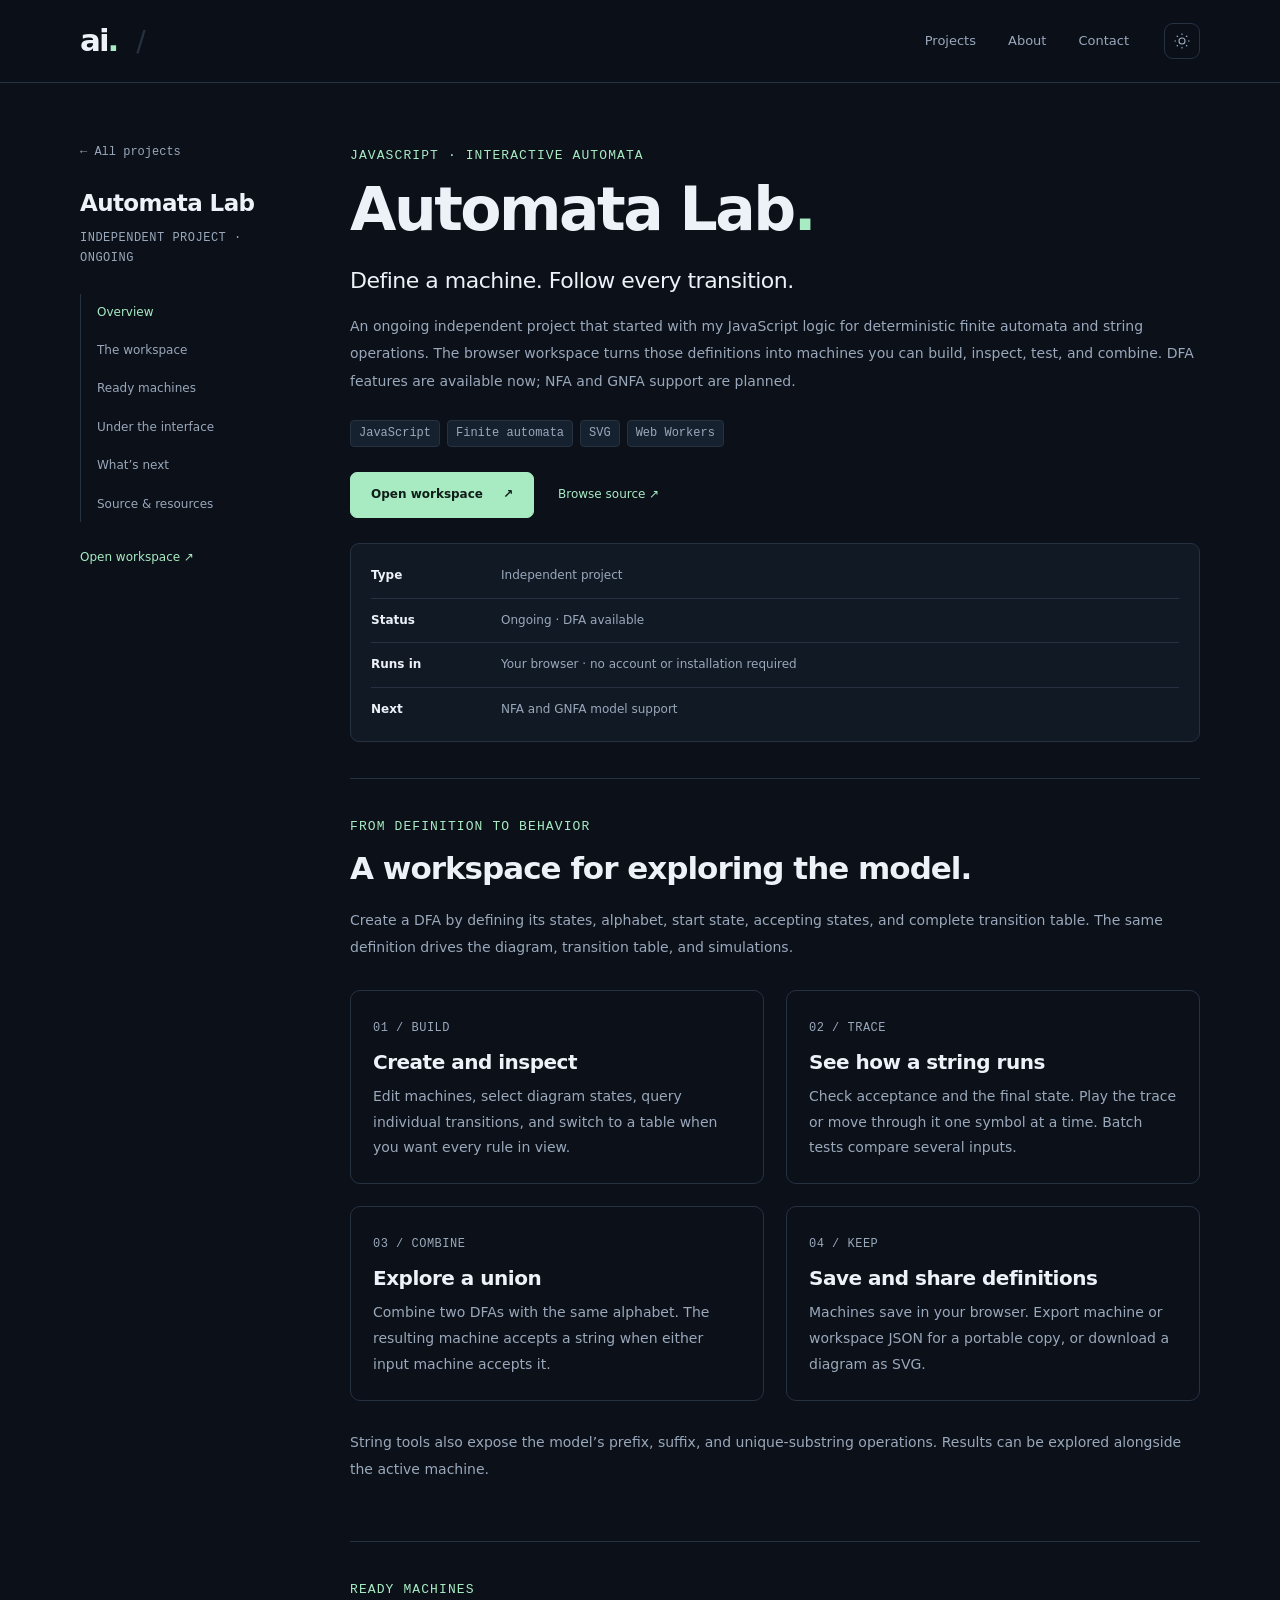
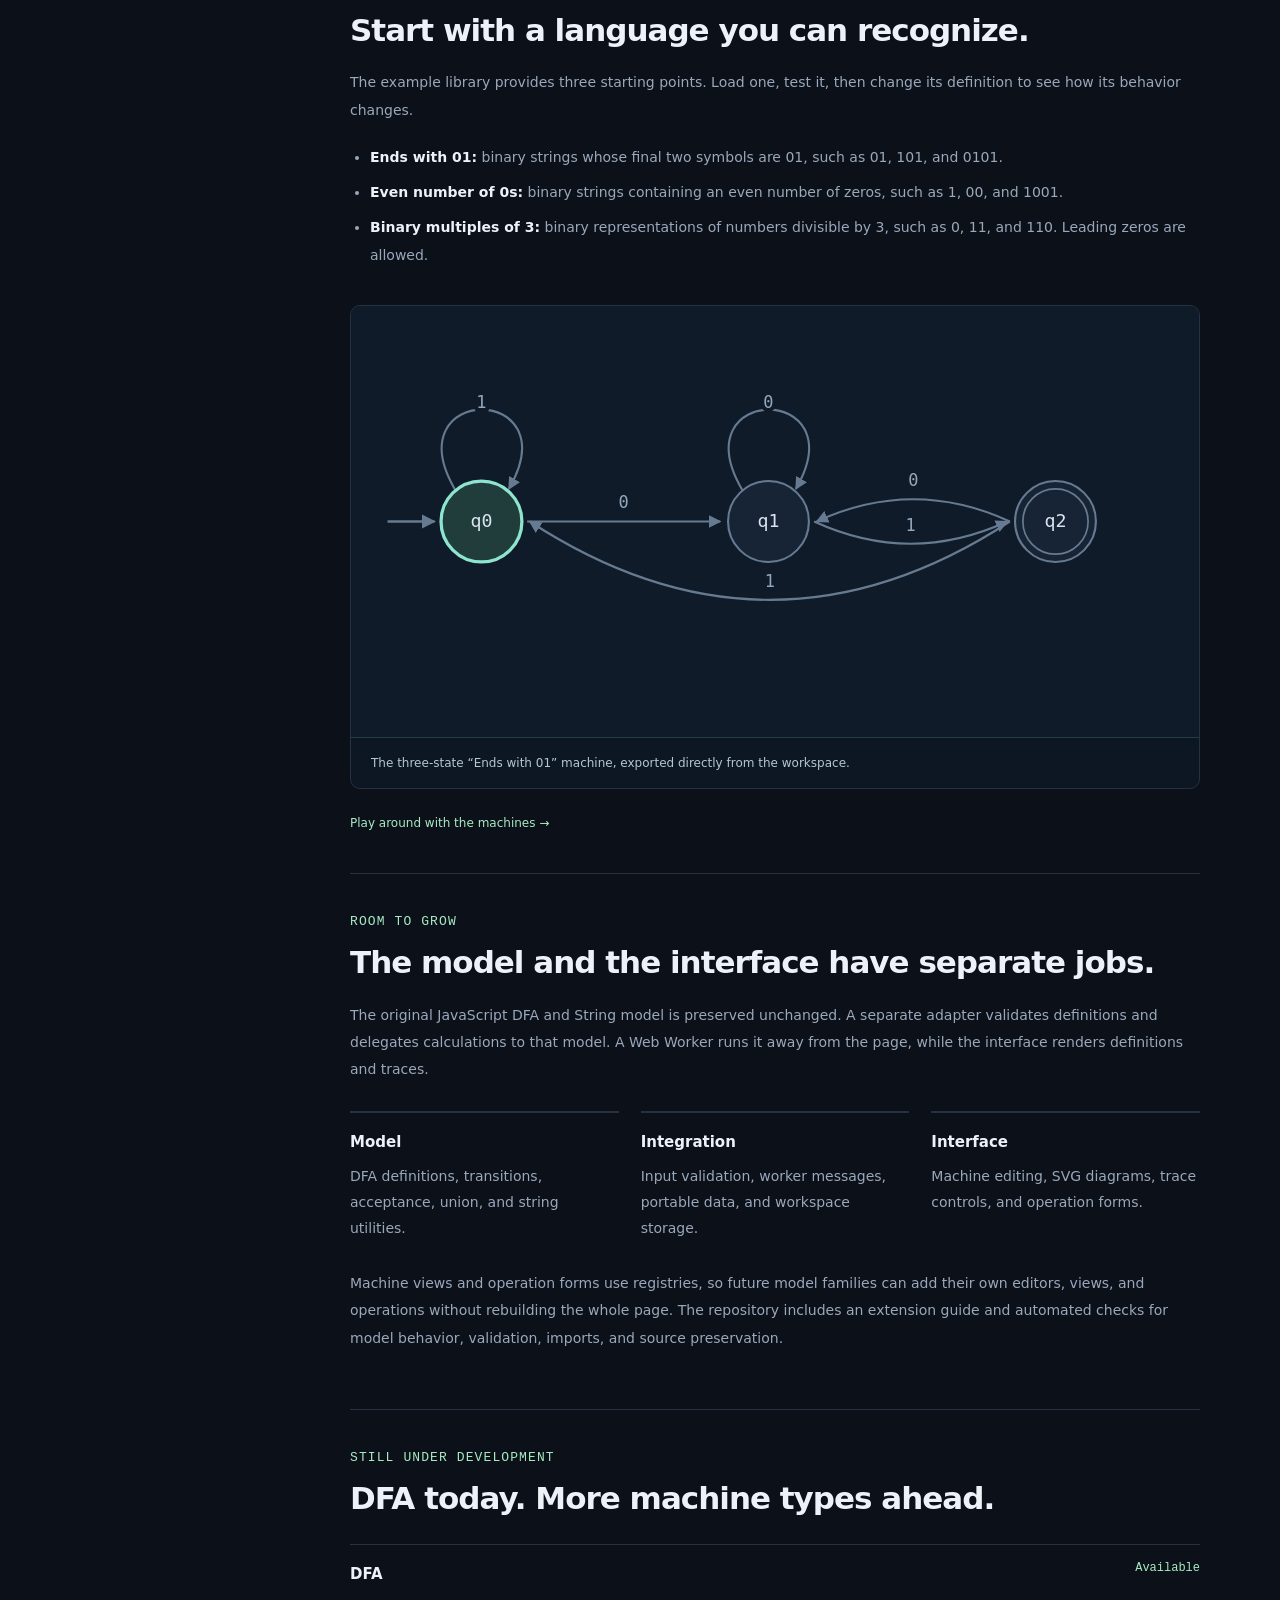
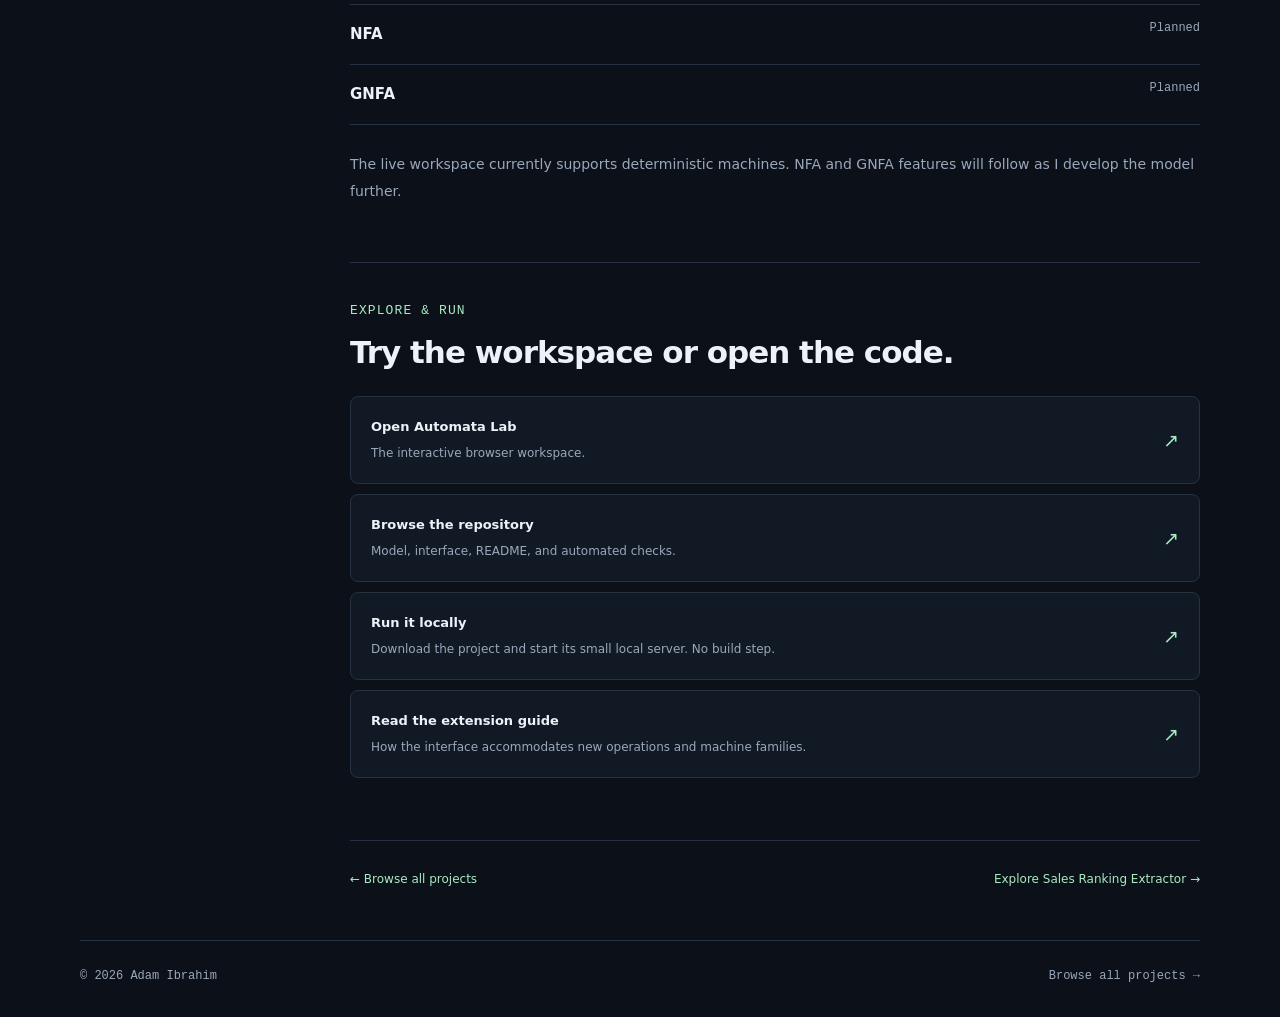
==== projects/automata-lab/index.html @ 869bf661 "Add ongoing Automata Lab project and interactive DFA workspace" ====
<!doctype html><html lang="en" data-theme="dark"><head><meta charset="utf-8"><meta name="viewport" content="width=device-width,initial-scale=1"><meta name="description" content="Automata Lab by Adam Ibrahim: an ongoing JavaScript workspace for creating DFAs, tracing strings, exploring transitions, and combining machines."><meta name="theme-color" content="#0b1019"><title>Automata Lab · Adam Ibrahim</title><link rel="icon" href="../../favicon.svg?v=20261023-redesign" type="image/svg+xml"><link rel="stylesheet" href="../../styles.css?v=20261024-categories"><link rel="stylesheet" href="automata.css?v=1"><script src="../../theme.js?v=20261023-redesign"></script></head><body><a class="skip" href="#main">Skip to content</a><header class="site-header"><div class="header-inner"><a class="brand" href="../../" aria-label="Adam Ibrahim, home">ai<span>.</span><span class="brand-slash" aria-hidden="true">/</span></a><nav class="site-nav" aria-label="Main navigation"><a href="../../#projects">Projects</a><a href="../../#about">About</a><a href="../../#contact">Contact</a></nav><button class="theme-toggle" type="button" aria-label="Switch to light theme" title="Switch theme"><svg viewBox="0 0 24 24" fill="none" stroke="currentColor" stroke-width="1.5" aria-hidden="true"><circle cx="12" cy="12" r="4"/><path d="M12 2v2m0 16v2M2 12h2m16 0h2M5 5l1.5 1.5m11 11L19 19M5 19l1.5-1.5m11-11L19 5"/></svg></button></div></header><div class="documentation-layout">
<aside class="project-sidebar"><a class="sidebar-back" href="../../#projects">← All projects</a><p class="sidebar-title">Automata Lab</p><p class="meta">INDEPENDENT PROJECT · ONGOING</p><nav aria-label="Project sections"><a href="#project-name">Overview</a><a href="#workspace">The workspace</a><a href="#examples">Ready machines</a><a href="#design">Under the interface</a><a href="#roadmap">What’s next</a><a href="#source">Source &amp; resources</a></nav><a class="sidebar-source" href="demo/">Open workspace ↗</a></aside>
<main class="case-study automata-case" id="main">
<section class="case-intro" aria-labelledby="project-name"><p class="eyebrow">JAVASCRIPT · INTERACTIVE AUTOMATA</p><h1 id="project-name">Automata Lab<span>.</span></h1><p class="lead">Define a machine. Follow every transition.</p><p class="summary">An ongoing independent project that started with my JavaScript logic for deterministic finite automata and string operations. The browser workspace turns those definitions into machines you can build, inspect, test, and combine. DFA features are available now; NFA and GNFA support are planned.</p><ul class="tags" aria-label="Technologies"><li>JavaScript</li><li>Finite automata</li><li>SVG</li><li>Web Workers</li></ul><div class="intro-links"><a class="button primary" href="demo/">Open workspace <span aria-hidden="true">↗</span></a><a class="link" href="https://github.com/doma990/automata-lab">Browse source ↗</a></div><dl class="project-facts"><div><dt>Type</dt><dd>Independent project</dd></div><div><dt>Status</dt><dd>Ongoing · DFA available</dd></div><div><dt>Runs in</dt><dd>Your browser · no account or installation required</dd></div><div><dt>Next</dt><dd>NFA and GNFA model support</dd></div></dl></section>
<section id="workspace" aria-labelledby="workspace-title"><p class="eyebrow">FROM DEFINITION TO BEHAVIOR</p><h2 id="workspace-title">A workspace for exploring the model.</h2><p>Create a DFA by defining its states, alphabet, start state, accepting states, and complete transition table. The same definition drives the diagram, transition table, and simulations.</p><div class="automata-features"><article><span class="meta">01 / BUILD</span><h3>Create and inspect</h3><p>Edit machines, select diagram states, query individual transitions, and switch to a table when you want every rule in view.</p></article><article><span class="meta">02 / TRACE</span><h3>See how a string runs</h3><p>Check acceptance and the final state. Play the trace or move through it one symbol at a time. Batch tests compare several inputs.</p></article><article><span class="meta">03 / COMBINE</span><h3>Explore a union</h3><p>Combine two DFAs with the same alphabet. The resulting machine accepts a string when either input machine accepts it.</p></article><article><span class="meta">04 / KEEP</span><h3>Save and share definitions</h3><p>Machines save in your browser. Export machine or workspace JSON for a portable copy, or download a diagram as SVG.</p></article></div><p>String tools also expose the model’s prefix, suffix, and unique-substring operations. Results can be explored alongside the active machine.</p></section>
<section id="examples" aria-labelledby="examples-title"><p class="eyebrow">READY MACHINES</p><h2 id="examples-title">Start with a language you can recognize.</h2><p>The example library provides three starting points. Load one, test it, then change its definition to see how its behavior changes.</p><ul class="feature-list"><li><strong>Ends with 01:</strong> binary strings whose final two symbols are 01, such as 01, 101, and 0101.</li><li><strong>Even number of 0s:</strong> binary strings containing an even number of zeros, such as 1, 00, and 1001.</li><li><strong>Binary multiples of 3:</strong> binary representations of numbers divisible by 3, such as 0, 11, and 110. Leading zeros are allowed.</li></ul><figure class="automata-figure"><img src="images/dfa-example.svg" width="900" height="520" alt="Exported diagram of the Ends with 01 machine. q0 is the start state and q2 is accepting. The transitions track the most recent zero and a completed 01 suffix." loading="lazy"><figcaption>The three-state “Ends with 01” machine, exported directly from the workspace.</figcaption></figure><a class="link" href="demo/">Play around with the machines →</a></section>
<section id="design" aria-labelledby="design-title"><p class="eyebrow">ROOM TO GROW</p><h2 id="design-title">The model and the interface have separate jobs.</h2><p>The original JavaScript DFA and String model is preserved unchanged. A separate adapter validates definitions and delegates calculations to that model. A Web Worker runs it away from the page, while the interface renders definitions and traces.</p><ol class="automata-layers"><li><strong>Model</strong><p>DFA definitions, transitions, acceptance, union, and string utilities.</p></li><li><strong>Integration</strong><p>Input validation, worker messages, portable data, and workspace storage.</p></li><li><strong>Interface</strong><p>Machine editing, SVG diagrams, trace controls, and operation forms.</p></li></ol><p>Machine views and operation forms use registries, so future model families can add their own editors, views, and operations without rebuilding the whole page. The repository includes an extension guide and automated checks for model behavior, validation, imports, and source preservation.</p></section>
<section id="roadmap" aria-labelledby="roadmap-title"><p class="eyebrow">STILL UNDER DEVELOPMENT</p><h2 id="roadmap-title">DFA today. More machine types ahead.</h2><div class="automata-roadmap"><div><strong>DFA</strong><span class="available">Available</span></div><div><strong>NFA</strong><span>Planned</span></div><div><strong>GNFA</strong><span>Planned</span></div></div><p>The live workspace currently supports deterministic machines. NFA and GNFA features will follow as I develop the model further.</p></section>
<section id="source" aria-labelledby="source-title"><p class="eyebrow">EXPLORE &amp; RUN</p><h2 id="source-title">Try the workspace or open the code.</h2><div class="resource-links"><a href="demo/"><span><strong>Open Automata Lab</strong><small>The interactive browser workspace.</small></span><span aria-hidden="true">↗</span></a><a href="https://github.com/doma990/automata-lab"><span><strong>Browse the repository</strong><small>Model, interface, README, and automated checks.</small></span><span aria-hidden="true">↗</span></a><a href="https://github.com/doma990/automata-lab#run-locally"><span><strong>Run it locally</strong><small>Download the project and start its small local server. No build step.</small></span><span aria-hidden="true">↗</span></a><a href="https://github.com/doma990/automata-lab/blob/main/EXTENDING.md"><span><strong>Read the extension guide</strong><small>How the interface accommodates new operations and machine families.</small></span><span aria-hidden="true">↗</span></a></div></section>
<div class="project-return"><a class="link" href="../../#projects">← Browse all projects</a><a class="link" href="../sales-ranking-extractor/">Explore Sales Ranking Extractor →</a></div></main></div><footer class="site-footer"><span>© <span id="year">2026</span> Adam Ibrahim</span><a href="../../#projects">Browse all projects →</a></footer><script src="../../script.js?v=20261024-categories"></script></body></html>
---- styles.css ----
:root{color-scheme:dark;--bg:#0b1019;--surface:#111925;--surface2:#162130;--ink:#edf2f8;--muted:#9aa8bb;--line:#263242;--accent:#a8ebc3;--accent-ink:#101e19;--soft:#17281f;--mono:Consolas,'SFMono-Regular',monospace;--shadow:0 20px 60px #0003;--header:#0b1019ed}
:root[data-theme=light]{color-scheme:light;--bg:#f6f8fb;--surface:#fff;--surface2:#edf1f6;--ink:#172336;--muted:#526277;--line:#dbe2ea;--accent:#1d6748;--accent-ink:#fff;--soft:#e7f2eb;--shadow:0 16px 45px #17233609;--header:#f6f8fbed}
*{box-sizing:border-box}html{scroll-behavior:smooth;scroll-padding-top:108px}body{margin:0;background:var(--bg);color:var(--ink);font:15px/1.8 Inter,ui-sans-serif,system-ui,-apple-system,'Segoe UI',sans-serif;-webkit-font-smoothing:antialiased}button,a{-webkit-tap-highlight-color:transparent}button{font:inherit;cursor:pointer}a{color:inherit;text-decoration:none}a,button{touch-action:manipulation}a:hover{color:var(--accent)}a:focus-visible,button:focus-visible,[tabindex]:focus-visible{outline:2px solid var(--accent);outline-offset:5px}button:disabled{cursor:default}h1,h2,h3,h4,p,pre{margin-top:0}p{margin-bottom:20px}h1,h2,h3,h4{line-height:1.2}h2{font-size:40px;letter-spacing:-1.5px;font-weight:650;margin-bottom:22px}h3{font-weight:600}strong{font-weight:600;color:var(--ink)}::selection{background:#a8ebc340}.shell{width:min(1120px,calc(100% - 80px));margin-inline:auto}.skip{position:fixed;top:-100px;left:20px;background:var(--accent);color:var(--accent-ink);padding:8px 16px;z-index:100}.skip:focus{top:12px}[hidden]{display:none!important}
.site-header{position:sticky;top:0;z-index:20;background:var(--header);backdrop-filter:blur(14px);border-bottom:1px solid var(--line)}.header-inner{width:min(1120px,calc(100% - 80px));min-height:82px;margin:auto;display:flex;align-items:center;gap:35px}.brand{font:750 31px/1.2 ui-sans-serif,system-ui,sans-serif;letter-spacing:-2px;margin-right:auto}.brand>span:first-child{color:var(--accent)}.brand-slash{color:var(--line);font:300 28px/1 system-ui;margin-left:19px;letter-spacing:0}.site-nav{display:flex;gap:32px;font-size:13px;font-weight:500;color:var(--muted)}.site-nav a:hover{color:var(--ink)}.theme-toggle{width:36px;height:36px;border:1px solid var(--line);border-radius:9px;color:var(--muted);background:transparent;display:grid;place-items:center}.theme-toggle:hover{background:var(--surface2);color:var(--accent)}.theme-toggle svg{width:18px;height:18px}
.hero{position:relative;display:grid;grid-template-columns:1.08fr 1fr;gap:65px;align-items:center;padding-top:100px;padding-bottom:110px}.hero-hello{display:flex;align-items:center;gap:12px;color:var(--accent);font:12px/1.5 var(--mono);letter-spacing:1.6px;margin-bottom:28px}.hello-line{width:24px;height:1px;background:var(--accent)}.hero h1{font-size:clamp(48px,5.1vw,67px);font-weight:650;line-height:1.1;letter-spacing:-3.4px;margin-bottom:25px;white-space:nowrap}.hero h1>span{color:var(--accent)}.hero-description{font-size:15px;line-height:1.85;color:var(--muted);max-width:490px;margin-bottom:28px}.hero-actions{display:flex;gap:12px;flex-wrap:wrap}.button{display:inline-flex;align-items:center;justify-content:center;gap:20px;border-radius:7px;min-height:46px;padding:10px 20px;font-size:12px;font-weight:650;transition:transform .2s,border-color .2s}.button:hover{transform:translateY(-2px)}.button.primary{background:var(--accent);border:1px solid var(--accent);color:var(--accent-ink)}.button.secondary{border:1px solid var(--line);background:var(--surface);color:var(--ink);gap:9px}.button.secondary:hover{border-color:var(--muted)}.button svg{width:17px;height:17px}.hero-location{margin-top:25px;margin-bottom:0;display:flex;align-items:center;gap:7px;font-size:12px;color:var(--muted)}.hero-location>span{padding:0 3px;color:var(--line)}.hero-location svg{width:14px;height:14px}.profile-editor{border:1px solid var(--line);border-radius:12px;background:var(--surface);box-shadow:var(--shadow);transform:rotate(1deg)}.editor-toolbar{display:flex;align-items:center;gap:14px;border-bottom:1px solid var(--line);padding:13px 17px;color:var(--muted);font:12px var(--mono)}.window-dots{display:flex;gap:5px;margin-right:8px}.window-dots i{height:7px;width:7px;border-radius:50%;background:#fb8b84}.window-dots i:nth-child(2){background:#f1cb6b}.window-dots i:nth-child(3){background:#94cfa2}.editor-language{margin-left:auto;opacity:.85;font-size:12px}.editor-content{display:flex;gap:18px;padding:27px 21px 28px;overflow-x:auto;font:12px/2.05 var(--mono)}.editor-content ol{list-style:none;padding:0;margin:0;opacity:.6;text-align:right;user-select:none}.editor-content pre{margin:0;font:inherit;color:var(--muted)}.code-key{color:#a5bfed}.code-string{color:#c4d9ac}:root[data-theme=light] .code-key{color:#325b9b}:root[data-theme=light] .code-string{color:#447146}.editor-status{padding:10px 17px;border-top:1px solid var(--line);display:flex;justify-content:space-between;align-items:center;font:12px var(--mono);color:var(--muted)}.status-dot{display:inline-block;width:5px;height:5px;border-radius:50%;background:var(--accent);margin-right:7px}.hero-bottom{grid-column:1/-1;display:flex;justify-content:space-between;align-items:center;color:var(--muted);font:12px var(--mono);letter-spacing:1px;margin-top:25px}.hero-bottom>a{display:flex;gap:22px;align-items:center}.hero-bottom>a span{color:var(--accent);font-size:15px}
.projects-section{border-top:1px solid var(--line);padding-top:75px;padding-bottom:90px}.eyebrow{font:12px/1.6 var(--mono);letter-spacing:1.7px;color:var(--accent);margin-bottom:18px}.section-heading{display:flex;justify-content:space-between;align-items:flex-end;gap:35px}.section-heading h2{margin-bottom:0}.section-description{font-size:13px;color:var(--muted);line-height:1.9;margin-bottom:4px}.project-toolbar{display:flex;justify-content:space-between;align-items:center;margin:36px 0 25px;gap:20px}.project-filters{display:flex;gap:7px}.filter-button{border:1px solid transparent;color:var(--muted);border-radius:6px;background:transparent;font-size:12px;padding:7px 12px;display:flex;align-items:center;gap:13px;white-space:nowrap}.filter-button span{font:12px var(--mono);opacity:.65}.filter-button.active{background:var(--surface2);border-color:var(--line);color:var(--ink)}.filter-button:hover{color:var(--ink)}.project-count{font:12px var(--mono);color:var(--muted)}.project-grid{display:grid;grid-template-columns:repeat(2,minmax(0,1fr));gap:25px}.project-card{border:1px solid var(--line);border-radius:12px;overflow:hidden;background:var(--surface);transition:border-color .25s,transform .25s;display:flex;flex-direction:column}.project-card:hover{border-color:#698479;transform:translateY(-3px)}.project-visual{display:block;height:285px;background:var(--surface2);position:relative;overflow:hidden;border-bottom:1px solid var(--line)}.visual-topline{position:absolute;left:23px;right:23px;top:18px;display:flex;justify-content:space-between;font:12px/1.5 var(--mono);letter-spacing:1.2px;z-index:2;color:#b3bfcf}.image-label{position:absolute;bottom:15px;left:23px;font:12px var(--mono);color:#c4cfda;z-index:2}.game-visual{background:#192230}.game-visual>img{position:absolute;top:50px;width:calc(100% - 70px);height:auto;left:35px;border-radius:5px;box-shadow:0 12px 30px #0004;transition:transform .4s;transform-origin:center top}.game-visual:hover>img{transform:translateY(-3px)}.game-visual:after{content:'';position:absolute;bottom:0;left:0;right:0;height:58px;background:linear-gradient(transparent,#192230 75%)}.finance-visual{background:#142224}.finance-art{height:100%;display:flex;flex-direction:column;align-items:center;padding:45px 20px 35px}.finance-symbol{font-family:Georgia,serif;font-style:italic;font-size:94px;line-height:1;color:#acdbbf;letter-spacing:-10px}.finance-symbol>span{font-size:60px;color:#456b5f;margin-left:8px}.architecture-flow{display:flex;align-items:center;gap:12px;margin-top:18px}.architecture-flow>span{border:1px solid #35504a;background:#1a2e2c;border-radius:5px;padding:4px 13px;font:12px/1.8 var(--mono);color:#b8d3c7}.architecture-flow i{font-style:normal;color:#6e9b85;font-size:13px}.finance-caption{font:12px var(--mono);letter-spacing:2px;margin-top:15px;color:#769889}.restaurant-visual{background:#211f30}.restaurant-art{padding:64px 20px 25px;display:flex;align-items:center;flex-direction:column}.language-pair{display:flex;align-items:center;gap:23px;font-size:25px;letter-spacing:-.7px;font-weight:550;color:#ddd4ee}.language-pair b{font-weight:300;color:#826f9d;font-size:24px}.planner-flow{font:12px/1.8 var(--mono);margin-top:18px;color:#c4bbd6;display:flex;flex-direction:column;align-items:center;gap:1px}.planner-flow>div{background:#2b283d;border:1px solid #413a54;border-radius:5px;min-width:245px;padding:5px 12px}.planner-flow span{color:#9b8aae;margin-right:14px}.planner-flow i{font-style:normal;color:#a593c0;line-height:1.5}.computer-visual{background:#1d2635}.circuit-window{position:absolute;left:30px;right:30px;top:50px;bottom:41px;background:#fff;overflow:hidden;border-radius:5px;padding:10px}.circuit-window>img{width:100%;height:100%;object-fit:contain;display:block}.project-card-body{padding:25px 26px 21px;flex:1;display:flex;flex-direction:column}.card-kicker{display:flex;justify-content:space-between;gap:12px;font:12px/1.5 var(--mono);color:var(--muted);letter-spacing:1px;margin-bottom:14px}.project-card h3{font-size:23px;letter-spacing:-.8px;display:flex;align-items:baseline;justify-content:space-between;gap:15px;margin-bottom:14px}.project-card h3>span{font-size:17px;color:var(--muted)}.project-card p{color:var(--muted);font-size:13px;line-height:1.85;margin-bottom:17px}.tags{display:flex;flex-wrap:wrap;gap:7px;list-style:none;margin:0 0 23px;padding:0;font:12px/1.6 var(--mono);color:var(--muted)}.tags li{border:1px solid var(--line);border-radius:4px;padding:3px 8px;background:var(--surface2)}.card-links{display:flex;justify-content:space-between;gap:15px;font-size:12px;margin-top:auto;border-top:1px solid var(--line);padding-top:17px}.card-links a:first-child{color:var(--accent)}.card-links a:last-child{color:var(--muted)}.card-links span{margin-left:7px}.hash-anchor{display:block;position:relative;top:-30px}
.about-section{display:grid;grid-template-columns:1fr 1fr;gap:95px;padding-block:80px;border-top:1px solid var(--line)}.about-copy>p:not(.eyebrow){font-size:14px;color:var(--muted);line-height:1.9}.experience-note{display:flex;gap:13px;margin:26px 0 22px;border-left:2px solid var(--line);padding-left:17px}.experience-note p{font-size:12px;line-height:1.9;color:var(--muted);margin:0}.note-symbol{color:var(--accent);font-size:19px}.text-link{font-size:12px;color:var(--accent)}.toolbox{background:var(--surface);border:1px solid var(--line);border-radius:12px;padding:28px 30px;align-self:center}.toolbox-title{font-size:15px;font-weight:600;display:flex;align-items:center;gap:13px;margin-bottom:27px}.toolbox-title>span{font:19px var(--mono);color:var(--accent)}.toolbox-group+.toolbox-group{padding-top:22px;margin-top:22px;border-top:1px solid var(--line)}.toolbox-group h3{font:12px/1.6 var(--mono);letter-spacing:1px;text-transform:uppercase;color:var(--muted);margin-bottom:12px}.tool-pills{display:flex;flex-wrap:wrap;gap:8px}.tool-pills>span{font-size:12px;padding:4px 10px;border-radius:4px;background:var(--surface2);color:var(--ink)}.contact-section{border-top:1px solid var(--line);display:flex;align-items:center;justify-content:space-between;gap:50px;padding-block:75px}.contact-section h2{font-size:42px}.contact-section p:not(.eyebrow){font-size:13px;color:var(--muted)}.contact-email{font-size:20px;letter-spacing:-.4px;color:var(--accent);display:inline-flex;gap:25px;align-items:center}.contact-links{display:flex;flex-direction:column;gap:15px;min-width:140px;padding-top:35px}.contact-links>a{display:flex;justify-content:space-between;border-bottom:1px solid var(--line);padding:7px 0;font-size:12px;color:var(--muted)}.contact-links span{color:var(--accent)}.site-footer{display:flex;justify-content:space-between;gap:20px;max-width:1120px;margin:0 auto;border-top:1px solid var(--line);padding-block:25px 30px;color:var(--muted);font:12px/1.6 var(--mono)}
/* Case studies share the same visual language. */
.documentation-layout{width:min(1120px,calc(100% - 80px));margin:62px auto 0;display:grid;grid-template-columns:205px minmax(0,1fr);gap:65px}.project-sidebar{align-self:start;position:sticky;top:118px;font-size:12px}.sidebar-back{display:block;font:12px var(--mono);color:var(--muted);margin-bottom:30px}.sidebar-title{font-size:23px;font-weight:600;letter-spacing:-.6px;line-height:1.3;margin-bottom:9px}.meta{font:12px/1.7 var(--mono);letter-spacing:.5px;color:var(--muted)}.project-sidebar>.meta{font-size:12px;margin-bottom:25px}.project-sidebar nav{display:flex;flex-direction:column;gap:2px;border-left:1px solid var(--line);padding-left:16px}.project-sidebar nav a{font-size:12px;line-height:1.7;color:var(--muted);padding:8px 0}.project-sidebar nav a:hover,.project-sidebar nav a.section-active{color:var(--accent)}.sidebar-source{display:block;margin-top:25px;font-size:12px;color:var(--accent)}.case-study{min-width:0}.case-study>section{padding:37px 0;border-top:1px solid var(--line)}.case-study>.case-intro{padding:0 0 36px;border:0}.case-intro h1{font-size:60px;line-height:1.06;letter-spacing:-2.5px;font-weight:650;margin-bottom:22px}.case-intro h1>span{color:var(--accent)}.case-intro .lead{font-size:22px;line-height:1.5;letter-spacing:-.5px;color:var(--ink);margin-bottom:16px}.case-study .summary,.case-study>section>p:not(.eyebrow):not(.lead){color:var(--muted);font-size:14px;line-height:1.95}.case-intro .tags{margin-top:25px;margin-bottom:25px}.intro-links{display:flex;flex-wrap:wrap;gap:14px 25px;font-size:12px}.link{font-size:12px;color:var(--accent)}.game-preview{margin:0 0 36px}.game-preview img{display:block;width:100%;height:auto;border:1px solid var(--line);border-radius:10px}.game-preview figcaption{color:var(--muted);font-size:12px;line-height:1.8;margin-top:12px}.game-preview figcaption a{color:var(--accent)}.case-study h2{font-size:31px;letter-spacing:-1px;margin-bottom:20px}.case-study h3{font-size:20px;letter-spacing:-.5px;margin-bottom:15px}.case-study .eyebrow{margin-bottom:12px;font-size:12px}.case-study code{font:12px/1.7 var(--mono);background:var(--surface2);border:1px solid var(--line);border-radius:4px;padding:2px 5px;color:var(--ink)}.project-facts,.responsibilities{padding:10px 20px;margin:25px 0 0;background:var(--surface);border:1px solid var(--line);border-radius:9px}.project-facts>div,.responsibilities>div{display:grid;grid-template-columns:115px minmax(0,1fr);gap:15px;padding:11px 0;font-size:12px}.project-facts>div+div,.responsibilities>div+div{border-top:1px solid var(--line)}.project-facts dt,.responsibilities dt{font-weight:600}.project-facts dd,.responsibilities dd{margin:0;color:var(--muted)}.class-model{display:grid;grid-template-columns:repeat(3,minmax(0,1fr));gap:12px;margin:26px 0}.class-model>div{padding:19px 17px;border:1px solid var(--line);border-radius:9px;background:var(--surface)}.class-model h3{font:600 12px/1.7 var(--mono);letter-spacing:0;margin-bottom:8px}.class-model .meta{font-size:12px;margin-bottom:16px;letter-spacing:.3px}.class-model p:not(.meta){color:var(--muted);font-size:12px;line-height:1.85;margin-bottom:0}.class-model ul{padding:0 0 0 10px;margin:0;list-style:none;border-left:1px solid #51776a;font:12px/2.2 var(--mono);color:var(--muted);overflow-wrap:anywhere}.class-model ul ul{font-size:12px;margin-left:3px}.feature-list{padding-left:20px;color:var(--muted);font-size:14px;line-height:1.95}.feature-list li{padding-bottom:8px}.resource-links{margin:25px 0}.resource-links>a{display:flex;align-items:center;justify-content:space-between;gap:20px;border:1px solid var(--line);background:var(--surface);border-radius:8px;padding:18px 20px;margin-bottom:10px;transition:border-color .2s}.resource-links>a:hover{border-color:var(--accent)}.resource-links strong{display:block;font-size:13px;font-weight:550}.resource-links small{display:block;font-size:12px;color:var(--muted);line-height:1.8;margin-top:5px}.resource-links>a>span:last-child{font-size:19px;color:var(--accent)}.case-study .project-note{font-size:12px!important;line-height:1.9!important}.project-return{display:flex;justify-content:space-between;flex-wrap:wrap;gap:20px;border-top:1px solid var(--line);padding:28px 0 50px}.back-link{display:none}.documentation-layout~.site-footer{width:min(1120px,calc(100% - 80px))}.circuit-figure img{background:#fff;padding:15px}.table-scroll{overflow-x:auto;margin:25px 0}.design-table{border-collapse:collapse;width:100%;text-align:left;font-size:12px;background:var(--surface)}.design-table caption{text-align:left;color:var(--muted);font-size:12px;padding-bottom:10px}.design-table th,.design-table td{padding:11px 12px;border-bottom:1px solid var(--line);white-space:nowrap}.design-table thead{background:var(--surface2)}.design-table th{font-weight:600}.instruction-cycle{list-style:none;padding:0;margin:25px 0}.instruction-cycle li{display:grid;grid-template-columns:180px minmax(0,1fr);gap:15px;padding:14px 0;border-bottom:1px solid var(--line);font-size:12px}.instruction-cycle span{color:var(--muted)}
@media(min-width:1600px){.hero{padding-top:125px;padding-bottom:130px}}@media(max-width:1050px){.hero{gap:35px;grid-template-columns:1.1fr 1fr}.hero h1{font-size:53px;letter-spacing:-2.7px}.editor-content{font-size:12px;padding:24px 15px;gap:12px}.about-section{gap:55px}.project-card h3{font-size:21px}.documentation-layout{gap:35px;grid-template-columns:170px minmax(0,1fr)}.case-intro h1{font-size:52px}.class-model{grid-template-columns:1fr}.class-model ul{font-size:12px}.class-model ul ul{font-size:12px}}
@media(max-width:800px){.shell,.header-inner,.documentation-layout,.documentation-layout~.site-footer{width:calc(100% - 48px)}.hero{grid-template-columns:1fr;gap:45px;padding-top:65px;padding-bottom:65px}.hero h1{font-size:65px}.hero-description{max-width:550px}.profile-editor{max-width:540px;width:100%;transform:none}.editor-content{font-size:12px;padding:25px;gap:22px}.hero-bottom{margin-top:0}.section-heading{align-items:flex-start;flex-direction:column;gap:18px}.section-description{margin:0}.projects-section{padding-block:60px}.project-grid{gap:18px}.project-visual{height:245px}.game-visual>img{left:20px;width:calc(100% - 40px)}.project-card-body{padding:22px 20px 19px}.project-card h3{font-size:20px}.project-card p{font-size:12px}.card-links{font-size:12px}.language-pair{font-size:21px;gap:15px}.planner-flow>div{min-width:215px;padding:5px 8px;font-size:12px}.restaurant-art{padding-top:55px}.finance-art{padding-top:42px}.finance-symbol{font-size:76px}.architecture-flow{gap:8px}.architecture-flow>span{font-size:12px;padding:4px 8px}.finance-caption{font-size:12px}.circuit-window{left:20px;right:20px}.visual-topline{left:20px;right:20px;font-size:12px}.image-label{left:20px;font-size:12px}.about-section{gap:35px;padding-block:60px}.about-section h2{font-size:32px}.toolbox{padding:25px 22px}.contact-section{padding-block:60px;gap:30px}.contact-section h2{font-size:36px}.contact-email{font-size:18px}.documentation-layout{grid-template-columns:145px minmax(0,1fr);gap:28px;margin-top:40px}.sidebar-title{font-size:20px}.case-intro h1{font-size:46px;letter-spacing:-1.7px}.case-study h2{font-size:28px}.case-study .eyebrow{font-size:12px;letter-spacing:1px}.project-facts>div,.responsibilities>div{grid-template-columns:95px minmax(0,1fr);font-size:12px}.project-facts,.responsibilities{padding-inline:15px}.instruction-cycle li{grid-template-columns:1fr;gap:3px}}
@media(max-width:600px){body{font-size:14px}html{scroll-padding-top:95px}.header-inner{min-height:70px;gap:19px}.brand{font-size:28px}.brand-slash{display:none}.site-nav{gap:19px;font-size:12px}.theme-toggle{width:32px;height:32px;border-radius:7px}.theme-toggle svg{width:16px;height:16px}.hero{padding-top:54px;padding-bottom:48px;gap:32px}.hero-hello{font-size:12px;letter-spacing:1.25px;margin-bottom:24px}.hero h1{font-size:clamp(39px,10.6vw,61px);line-height:1.13;letter-spacing:-2.1px;margin-bottom:22px}.hero-description{font-size:13px;line-height:1.9;margin-bottom:25px}.desktop-break{display:none}.hero-actions{gap:10px}.button{padding:9px 15px;gap:15px;min-height:44px;font-size:12px}.hero-location{font-size:12px;margin-top:22px;gap:5px}.profile-editor{border-radius:9px}.editor-toolbar{padding:12px 13px;font-size:12px;gap:8px}.window-dots{gap:4px}.window-dots i{width:6px;height:6px}.editor-content{font-size:12px;gap:14px;padding:22px 14px;line-height:2.15}.editor-status{font-size:12px;padding:11px 13px}.hero-bottom{font-size:12px;letter-spacing:.6px;gap:15px;padding-top:4px}.hero-bottom>a{gap:7px}.hero-bottom>a>span{font-size:12px}h2{font-size:32px;letter-spacing:-1.2px}.projects-section{padding-block:48px 50px}.eyebrow{font-size:12px;letter-spacing:1.5px;margin-bottom:16px}.section-description{font-size:12px;line-height:1.9;max-width:310px}.project-toolbar{margin-top:27px;margin-bottom:20px;gap:9px}.project-filters{gap:2px}.filter-button{font-size:12px;padding:6px 9px;gap:8px}.filter-button span{font-size:12px}.project-count{font-size:12px;white-space:nowrap}.project-grid{grid-template-columns:1fr;gap:22px}.project-visual{height:250px}.game-visual>img{left:25px;width:calc(100% - 50px)}.project-card-body{padding:22px}.project-card h3{font-size:23px;letter-spacing:-.8px}.project-card p{font-size:13px}.card-kicker{font-size:12px}.card-links{font-size:12px}.language-pair{font-size:25px}.restaurant-art{padding-top:55px}.planner-flow>div{min-width:245px;padding:5px 12px;font-size:12px}.finance-symbol{font-size:82px}.architecture-flow{gap:10px;margin-top:12px}.architecture-flow>span{font-size:12px;padding:4px 12px}.finance-caption{font-size:12px}.about-section{display:block;padding-block:50px}.about-copy>p:not(.eyebrow){font-size:13px}.toolbox{margin-top:32px;padding:24px}.contact-section{display:block;padding-block:48px}.contact-section h2{font-size:33px}.contact-section p:not(.eyebrow){font-size:12px}.contact-email{font-size:18px;gap:17px}.contact-links{flex-direction:row;padding-top:23px;gap:28px;max-width:270px}.contact-links>a{min-width:100px;font-size:12px}.site-footer{font-size:12px;padding-block:22px 28px;gap:15px}.documentation-layout{display:block;margin-top:30px}.project-sidebar{position:static;margin-bottom:32px;padding-bottom:25px;border-bottom:1px solid var(--line)}.sidebar-back{margin-bottom:17px;font-size:12px}.sidebar-title{font-size:23px;margin-bottom:6px}.project-sidebar>.meta{margin-bottom:15px}.project-sidebar nav{display:flex;flex-direction:row;flex-wrap:wrap;gap:0 17px;border:0;padding:0}.project-sidebar nav a{font-size:12px;padding:5px 0}.sidebar-source{font-size:12px;margin-top:15px}.case-intro h1{font-size:43px;letter-spacing:-1.7px}.case-intro .lead{font-size:21px}.case-study .summary,.case-study>section>p:not(.eyebrow):not(.lead),.feature-list{font-size:13px;line-height:1.9}.case-study h2{font-size:28px}.case-study h3{font-size:19px}.case-study>section{padding-block:30px}.case-study>.case-intro{padding-bottom:28px}.case-study .eyebrow{font-size:12px;letter-spacing:.7px}.project-return .link{font-size:12px}.game-preview{margin-bottom:28px}.game-preview figcaption{font-size:12px}.case-study code{font-size:12px}.resource-links>a{padding:16px 14px}.resource-links strong{font-size:12px}.resource-links small{font-size:12px}.class-model{gap:10px}.project-facts>div,.responsibilities>div{grid-template-columns:85px minmax(0,1fr);gap:12px}.circuit-figure img{padding:7px}.case-study .project-note{font-size:12px!important}.design-table{font-size:12px}.design-table th,.design-table td{padding:10px}}
@media(prefers-reduced-motion:reduce){html{scroll-behavior:auto}*,*:before,*:after{transition:none!important;animation:none!important}}

/* Readable annotations at every viewport size. */
.hero-hello,.eyebrow,.case-study .eyebrow{font-size:13px;line-height:1.65;letter-spacing:1.1px}
.hero-hello{font-weight:500}.visual-topline,.card-kicker{line-height:1.65;letter-spacing:.65px;gap:12px}
.editor-content{font-size:13px}.editor-content pre{white-space:pre-wrap;overflow-wrap:anywhere;min-width:0}.editor-content ol{flex-shrink:0}
.editor-status{gap:14px;line-height:1.65}.editor-language{opacity:.85}.finance-caption{color:#a1bfb0;letter-spacing:1px}
.hero-bottom,.site-footer{flex-wrap:wrap;gap:16px 24px;line-height:1.7}.hero-bottom{letter-spacing:.65px}
.filter-button span{opacity:.9}.project-toolbar{flex-wrap:wrap}.project-count{line-height:1.7}
.game-preview figcaption,.resource-links small{font-size:12px}.case-study .project-note{font-size:12px!important}
@media(max-width:800px){.visual-topline{font-size:11px}.visual-topline,.card-kicker{letter-spacing:.4px}}
@media(max-width:600px){.hero-hello,.eyebrow,.case-study .eyebrow{font-size:12px;letter-spacing:.8px}.editor-content{font-size:12px;gap:12px}.hero-bottom{letter-spacing:.35px}.project-filters{gap:4px}.filter-button{padding:7px 9px;gap:7px}.filter-button span{font-size:11px}.project-count{font-size:12px}.project-toolbar{gap:12px}.visual-topline{font-size:11px;gap:8px}.card-kicker{font-size:12px}.site-footer{font-size:12px;gap:10px 20px}.class-model .meta{font-size:12px;letter-spacing:0}}

/* Keep wrapped profile lines aligned with their annotations. */
.editor-content{display:block}.editor-content pre,.editor-content code{display:block;white-space:normal}.code-line{display:grid;grid-template-columns:20px minmax(0,1fr);gap:16px}.line-number{color:var(--muted);opacity:.6;text-align:right;user-select:none}.code-text{white-space:pre-wrap;overflow-wrap:anywhere;min-width:0}
@media(max-width:600px){.code-line{gap:12px}}

/* Reveal the next theme from the switch instead of cross-fading the page. */
::view-transition-group(root){animation:none}
::view-transition-old(root),::view-transition-new(root){animation:none;mix-blend-mode:normal}
::view-transition-old(root){z-index:1}
::view-transition-new(root){z-index:2}


/* Type the introduction once while preserving its full layout width. */
.greeting-typewriter{position:relative;display:inline-block;white-space:nowrap}
.greeting-text{display:block;animation:greeting-type 2s steps(20,end) .2s both}
.greeting-typewriter::after{content:"";position:absolute;left:0;top:50%;width:2px;height:1.05em;background:currentColor;transform:translateY(-50%);animation:greeting-cursor-travel 2s steps(20,end) .2s forwards,greeting-cursor-blink .8s step-end infinite}
@keyframes greeting-type{from{clip-path:inset(0 100% 0 0)}to{clip-path:inset(0 0 0 0)}}
@keyframes greeting-cursor-travel{from{left:0}to{left:100%}}
@keyframes greeting-cursor-blink{0%,100%{opacity:1}50%{opacity:0}}
@media(prefers-reduced-motion:reduce){.greeting-text{clip-path:none;animation:none}.greeting-typewriter::after{display:none}}

/* Project categories remain readable when the filters wrap on small screens. */
.project-filters{flex-wrap:wrap;max-width:100%}
.project-toolbar{flex-wrap:wrap}
---- projects/automata-lab/automata.css ----
.automata-features{display:grid;grid-template-columns:1fr 1fr;gap:22px;margin:28px 0}.automata-features article{border:1px solid var(--line);border-radius:10px;padding:22px}.automata-features h3{margin:10px 0}.automata-features p,.automata-layers p{margin:0;font-size:14px;color:var(--muted);line-height:1.85}.automata-figure{margin:28px 0 20px;border:1px solid var(--line);border-radius:10px;overflow:hidden;background:#0d1723}.automata-figure img{display:block;width:100%;height:auto}.automata-figure figcaption{padding:15px 20px;color:#b4c7d6;border-top:1px solid #263b4a;font-size:12px;line-height:1.7}.automata-layers{list-style:none;margin:28px 0;padding:0;display:grid;grid-template-columns:repeat(3,1fr);gap:22px}.automata-layers li{border-top:2px solid var(--line);padding-top:16px}.automata-layers strong{display:block;margin-bottom:8px}.automata-roadmap{margin:26px 0;border-block:1px solid var(--line)}.automata-roadmap>div{display:flex;justify-content:space-between;gap:20px;padding:16px 0;border-bottom:1px solid var(--line)}.automata-roadmap>div:last-child{border:0}.automata-roadmap span{font:12px var(--mono);color:var(--muted)}.automata-roadmap .available{color:var(--accent)}.automata-case .intro-links{align-items:center;flex-wrap:wrap;gap:24px}@media(max-width:800px){.automata-features,.automata-layers{grid-template-columns:1fr}.automata-features{gap:14px}.automata-features p,.automata-layers p{font-size:13px}}
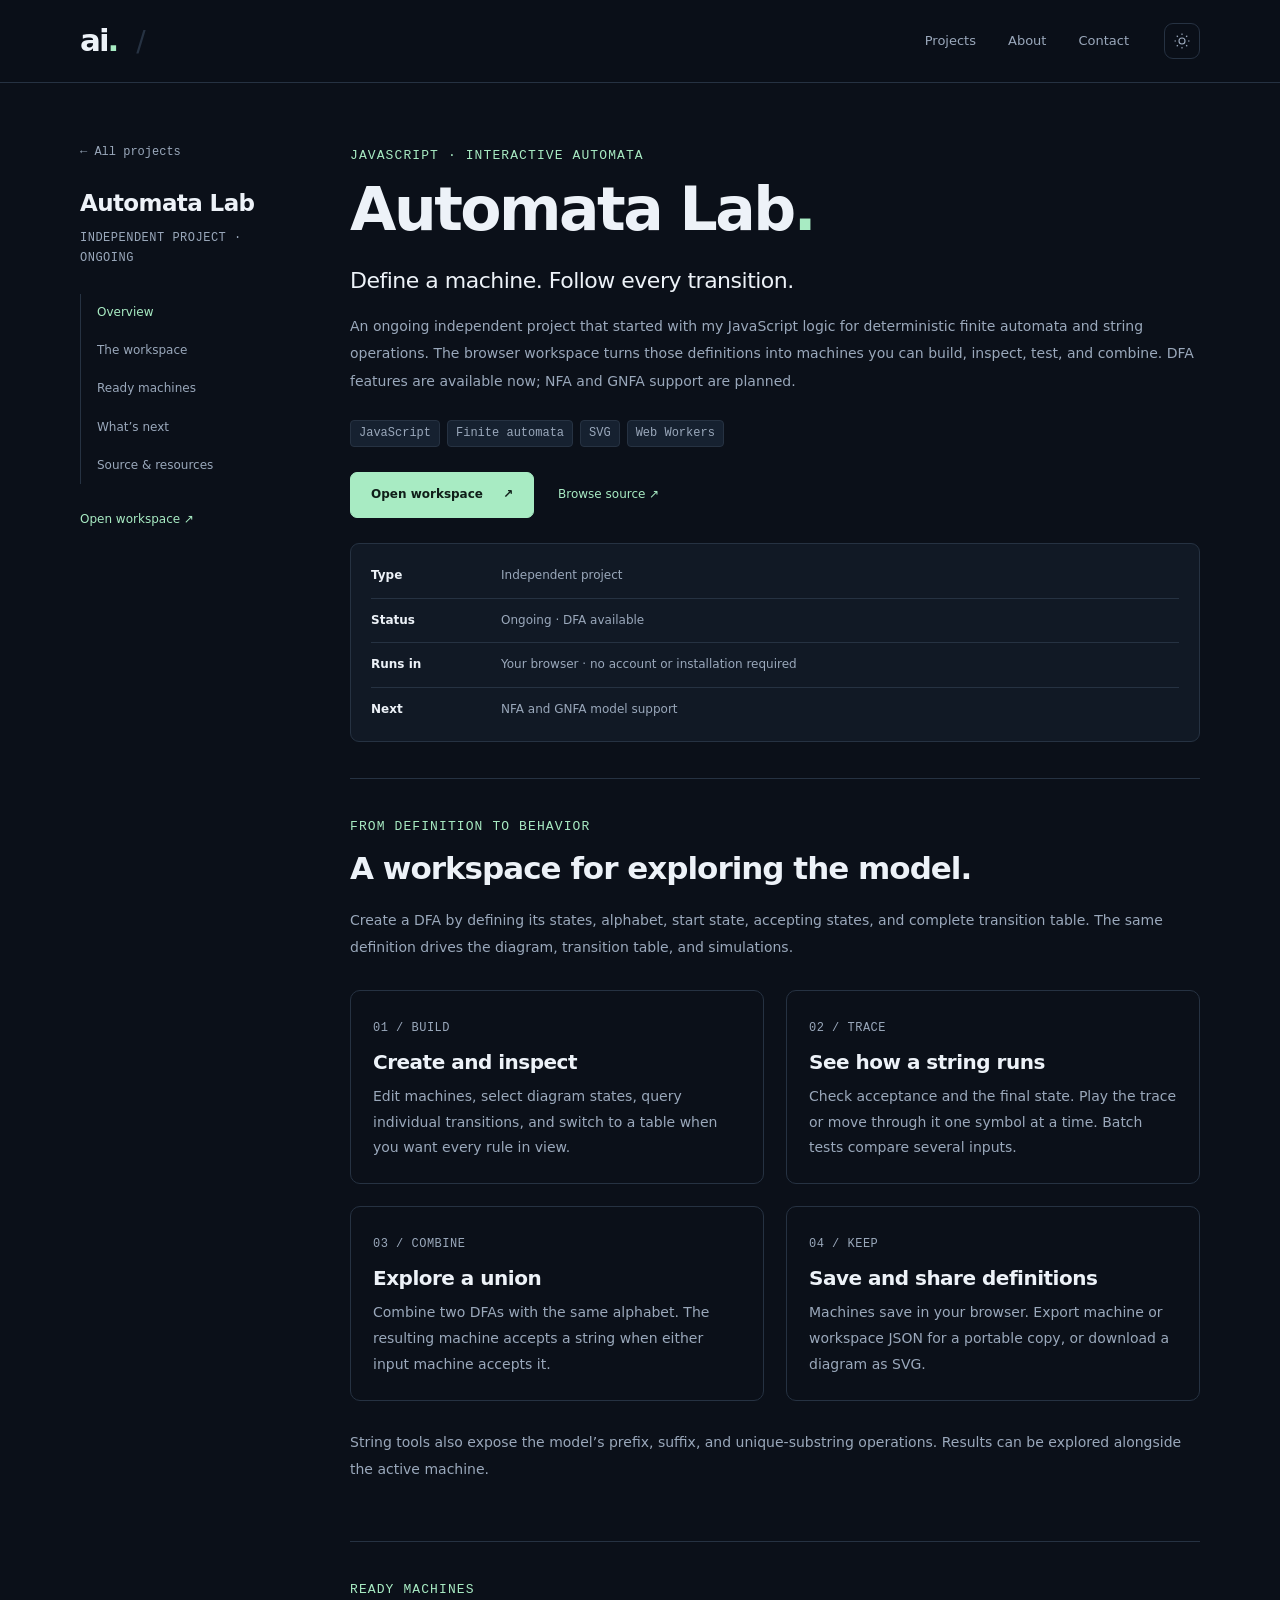
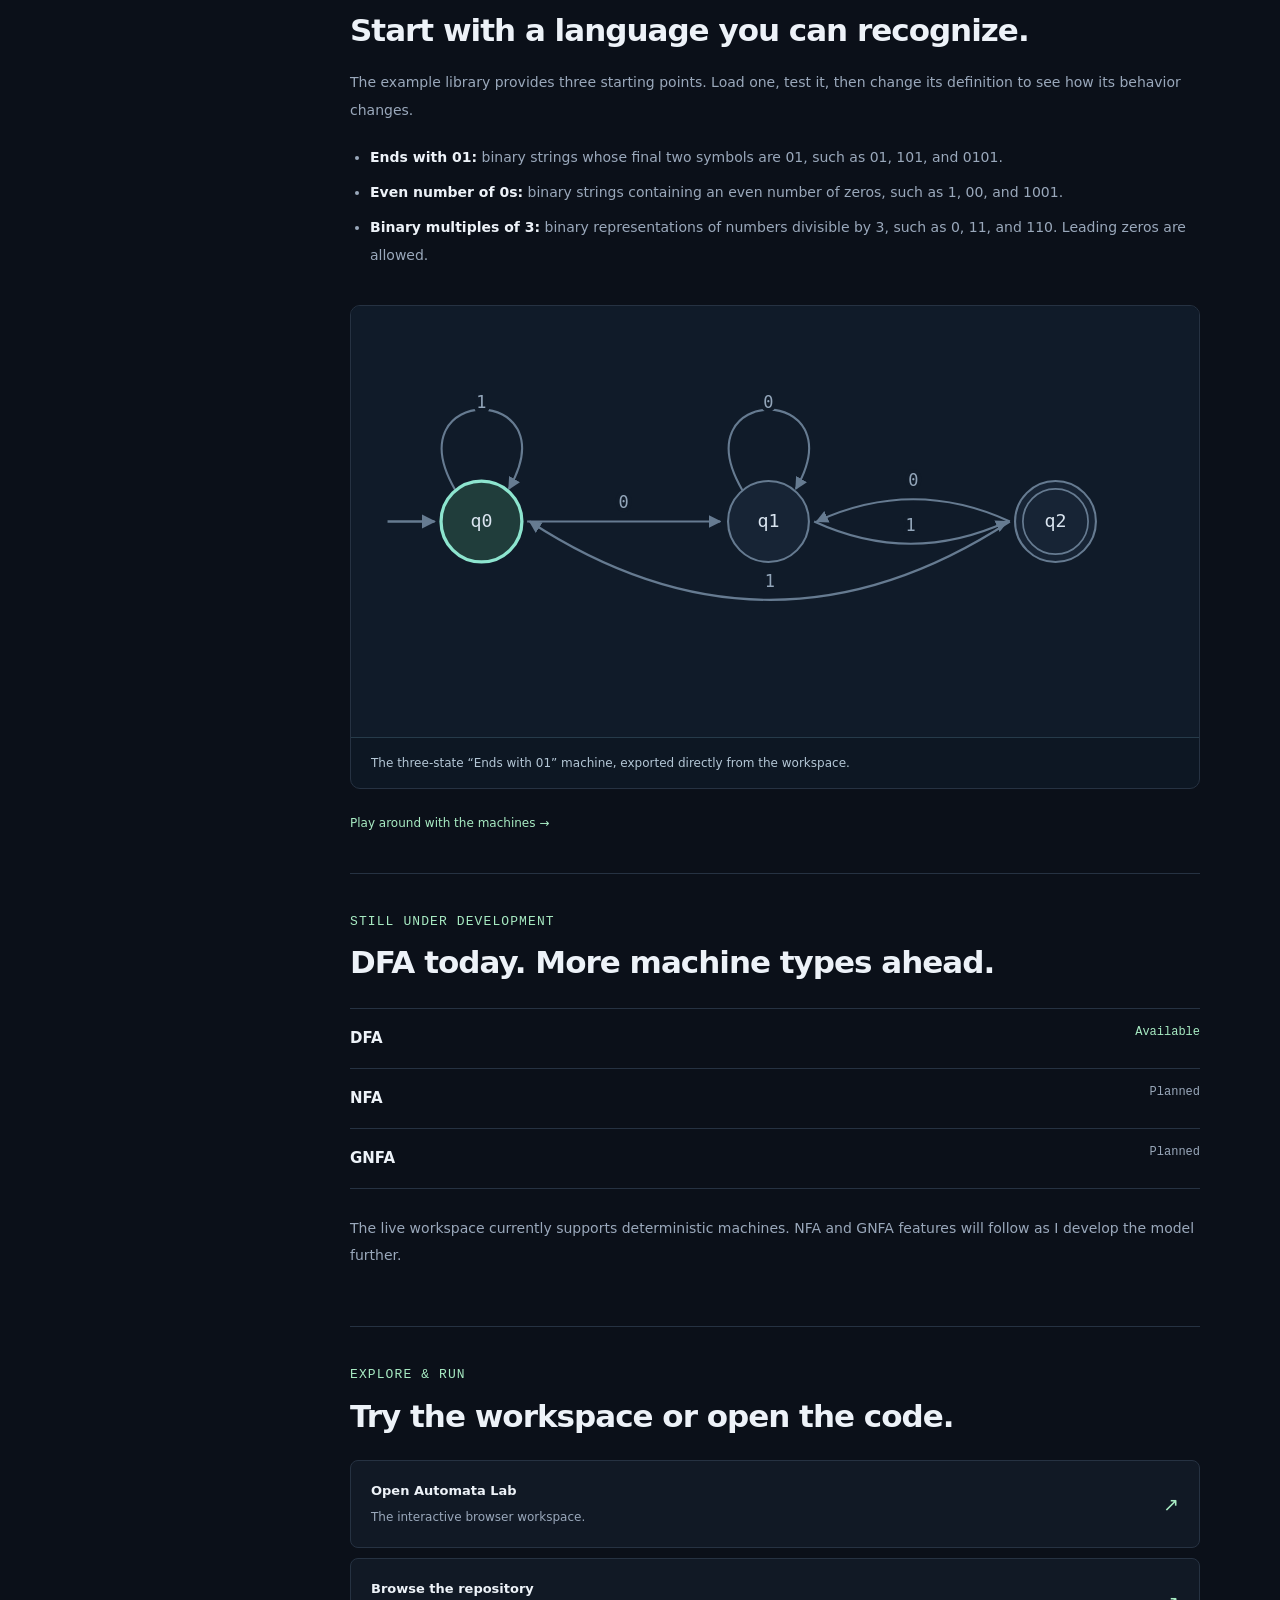
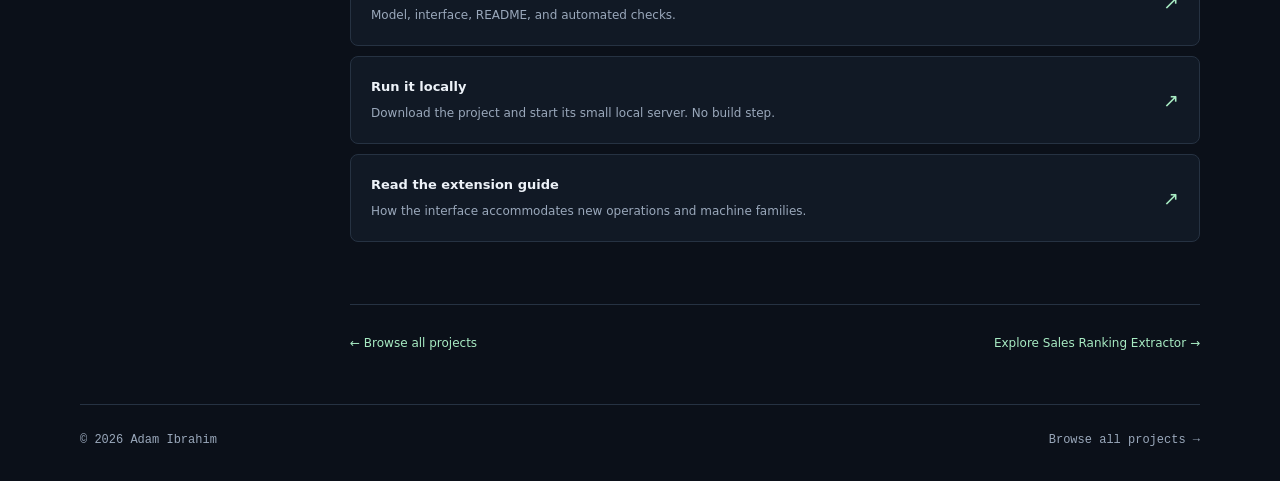
==== commit e6bba31e: "Refactor project sidebar in index.html" ====
--- a/projects/automata-lab/index.html
+++ b/projects/automata-lab/index.html
@@ -1,10 +1,9 @@
 <!doctype html><html lang="en" data-theme="dark"><head><meta charset="utf-8"><meta name="viewport" content="width=device-width,initial-scale=1"><meta name="description" content="Automata Lab by Adam Ibrahim: an ongoing JavaScript workspace for creating DFAs, tracing strings, exploring transitions, and combining machines."><meta name="theme-color" content="#0b1019"><title>Automata Lab · Adam Ibrahim</title><link rel="icon" href="../../favicon.svg?v=20261023-redesign" type="image/svg+xml"><link rel="stylesheet" href="../../styles.css?v=20261024-categories"><link rel="stylesheet" href="automata.css?v=1"><script src="../../theme.js?v=20261023-redesign"></script></head><body><a class="skip" href="#main">Skip to content</a><header class="site-header"><div class="header-inner"><a class="brand" href="../../" aria-label="Adam Ibrahim, home">ai<span>.</span><span class="brand-slash" aria-hidden="true">/</span></a><nav class="site-nav" aria-label="Main navigation"><a href="../../#projects">Projects</a><a href="../../#about">About</a><a href="../../#contact">Contact</a></nav><button class="theme-toggle" type="button" aria-label="Switch to light theme" title="Switch theme"><svg viewBox="0 0 24 24" fill="none" stroke="currentColor" stroke-width="1.5" aria-hidden="true"><circle cx="12" cy="12" r="4"/><path d="M12 2v2m0 16v2M2 12h2m16 0h2M5 5l1.5 1.5m11 11L19 19M5 19l1.5-1.5m11-11L19 5"/></svg></button></div></header><div class="documentation-layout">
-<aside class="project-sidebar"><a class="sidebar-back" href="../../#projects">← All projects</a><p class="sidebar-title">Automata Lab</p><p class="meta">INDEPENDENT PROJECT · ONGOING</p><nav aria-label="Project sections"><a href="#project-name">Overview</a><a href="#workspace">The workspace</a><a href="#examples">Ready machines</a><a href="#design">Under the interface</a><a href="#roadmap">What’s next</a><a href="#source">Source &amp; resources</a></nav><a class="sidebar-source" href="demo/">Open workspace ↗</a></aside>
+<aside class="project-sidebar"><a class="sidebar-back" href="../../#projects">← All projects</a><p class="sidebar-title">Automata Lab</p><p class="meta">INDEPENDENT PROJECT · ONGOING</p><nav aria-label="Project sections"><a href="#project-name">Overview</a><a href="#workspace">The workspace</a><a href="#examples">Ready machines</a><a href="#roadmap">What’s next</a><a href="#source">Source &amp; resources</a></nav><a class="sidebar-source" href="demo/">Open workspace ↗</a></aside>
 <main class="case-study automata-case" id="main">
 <section class="case-intro" aria-labelledby="project-name"><p class="eyebrow">JAVASCRIPT · INTERACTIVE AUTOMATA</p><h1 id="project-name">Automata Lab<span>.</span></h1><p class="lead">Define a machine. Follow every transition.</p><p class="summary">An ongoing independent project that started with my JavaScript logic for deterministic finite automata and string operations. The browser workspace turns those definitions into machines you can build, inspect, test, and combine. DFA features are available now; NFA and GNFA support are planned.</p><ul class="tags" aria-label="Technologies"><li>JavaScript</li><li>Finite automata</li><li>SVG</li><li>Web Workers</li></ul><div class="intro-links"><a class="button primary" href="demo/">Open workspace <span aria-hidden="true">↗</span></a><a class="link" href="https://github.com/doma990/automata-lab">Browse source ↗</a></div><dl class="project-facts"><div><dt>Type</dt><dd>Independent project</dd></div><div><dt>Status</dt><dd>Ongoing · DFA available</dd></div><div><dt>Runs in</dt><dd>Your browser · no account or installation required</dd></div><div><dt>Next</dt><dd>NFA and GNFA model support</dd></div></dl></section>
 <section id="workspace" aria-labelledby="workspace-title"><p class="eyebrow">FROM DEFINITION TO BEHAVIOR</p><h2 id="workspace-title">A workspace for exploring the model.</h2><p>Create a DFA by defining its states, alphabet, start state, accepting states, and complete transition table. The same definition drives the diagram, transition table, and simulations.</p><div class="automata-features"><article><span class="meta">01 / BUILD</span><h3>Create and inspect</h3><p>Edit machines, select diagram states, query individual transitions, and switch to a table when you want every rule in view.</p></article><article><span class="meta">02 / TRACE</span><h3>See how a string runs</h3><p>Check acceptance and the final state. Play the trace or move through it one symbol at a time. Batch tests compare several inputs.</p></article><article><span class="meta">03 / COMBINE</span><h3>Explore a union</h3><p>Combine two DFAs with the same alphabet. The resulting machine accepts a string when either input machine accepts it.</p></article><article><span class="meta">04 / KEEP</span><h3>Save and share definitions</h3><p>Machines save in your browser. Export machine or workspace JSON for a portable copy, or download a diagram as SVG.</p></article></div><p>String tools also expose the model’s prefix, suffix, and unique-substring operations. Results can be explored alongside the active machine.</p></section>
 <section id="examples" aria-labelledby="examples-title"><p class="eyebrow">READY MACHINES</p><h2 id="examples-title">Start with a language you can recognize.</h2><p>The example library provides three starting points. Load one, test it, then change its definition to see how its behavior changes.</p><ul class="feature-list"><li><strong>Ends with 01:</strong> binary strings whose final two symbols are 01, such as 01, 101, and 0101.</li><li><strong>Even number of 0s:</strong> binary strings containing an even number of zeros, such as 1, 00, and 1001.</li><li><strong>Binary multiples of 3:</strong> binary representations of numbers divisible by 3, such as 0, 11, and 110. Leading zeros are allowed.</li></ul><figure class="automata-figure"><img src="images/dfa-example.svg" width="900" height="520" alt="Exported diagram of the Ends with 01 machine. q0 is the start state and q2 is accepting. The transitions track the most recent zero and a completed 01 suffix." loading="lazy"><figcaption>The three-state “Ends with 01” machine, exported directly from the workspace.</figcaption></figure><a class="link" href="demo/">Play around with the machines →</a></section>
-<section id="design" aria-labelledby="design-title"><p class="eyebrow">ROOM TO GROW</p><h2 id="design-title">The model and the interface have separate jobs.</h2><p>The original JavaScript DFA and String model is preserved unchanged. A separate adapter validates definitions and delegates calculations to that model. A Web Worker runs it away from the page, while the interface renders definitions and traces.</p><ol class="automata-layers"><li><strong>Model</strong><p>DFA definitions, transitions, acceptance, union, and string utilities.</p></li><li><strong>Integration</strong><p>Input validation, worker messages, portable data, and workspace storage.</p></li><li><strong>Interface</strong><p>Machine editing, SVG diagrams, trace controls, and operation forms.</p></li></ol><p>Machine views and operation forms use registries, so future model families can add their own editors, views, and operations without rebuilding the whole page. The repository includes an extension guide and automated checks for model behavior, validation, imports, and source preservation.</p></section>
 <section id="roadmap" aria-labelledby="roadmap-title"><p class="eyebrow">STILL UNDER DEVELOPMENT</p><h2 id="roadmap-title">DFA today. More machine types ahead.</h2><div class="automata-roadmap"><div><strong>DFA</strong><span class="available">Available</span></div><div><strong>NFA</strong><span>Planned</span></div><div><strong>GNFA</strong><span>Planned</span></div></div><p>The live workspace currently supports deterministic machines. NFA and GNFA features will follow as I develop the model further.</p></section>
 <section id="source" aria-labelledby="source-title"><p class="eyebrow">EXPLORE &amp; RUN</p><h2 id="source-title">Try the workspace or open the code.</h2><div class="resource-links"><a href="demo/"><span><strong>Open Automata Lab</strong><small>The interactive browser workspace.</small></span><span aria-hidden="true">↗</span></a><a href="https://github.com/doma990/automata-lab"><span><strong>Browse the repository</strong><small>Model, interface, README, and automated checks.</small></span><span aria-hidden="true">↗</span></a><a href="https://github.com/doma990/automata-lab#run-locally"><span><strong>Run it locally</strong><small>Download the project and start its small local server. No build step.</small></span><span aria-hidden="true">↗</span></a><a href="https://github.com/doma990/automata-lab/blob/main/EXTENDING.md"><span><strong>Read the extension guide</strong><small>How the interface accommodates new operations and machine families.</small></span><span aria-hidden="true">↗</span></a></div></section>
-<div class="project-return"><a class="link" href="../../#projects">← Browse all projects</a><a class="link" href="../sales-ranking-extractor/">Explore Sales Ranking Extractor →</a></div></main></div><footer class="site-footer"><span>© <span id="year">2026</span> Adam Ibrahim</span><a href="../../#projects">Browse all projects →</a></footer><script src="../../script.js?v=20261024-categories"></script></body></html>
+<div class="project-return"><a class="link" href="../../#projects">← Browse all projects</a><a class="link" href="../sales-ranking-extractor/">Explore Sales Ranking Extractor →</a></div></main></div><footer class="site-footer"><span>© <span id="year">2026</span> Adam Ibrahim</span><a href="../../#projects">Browse all projects →</a></footer><script src="../../script.js?v=20261025-guc-categories"></script></body></html>
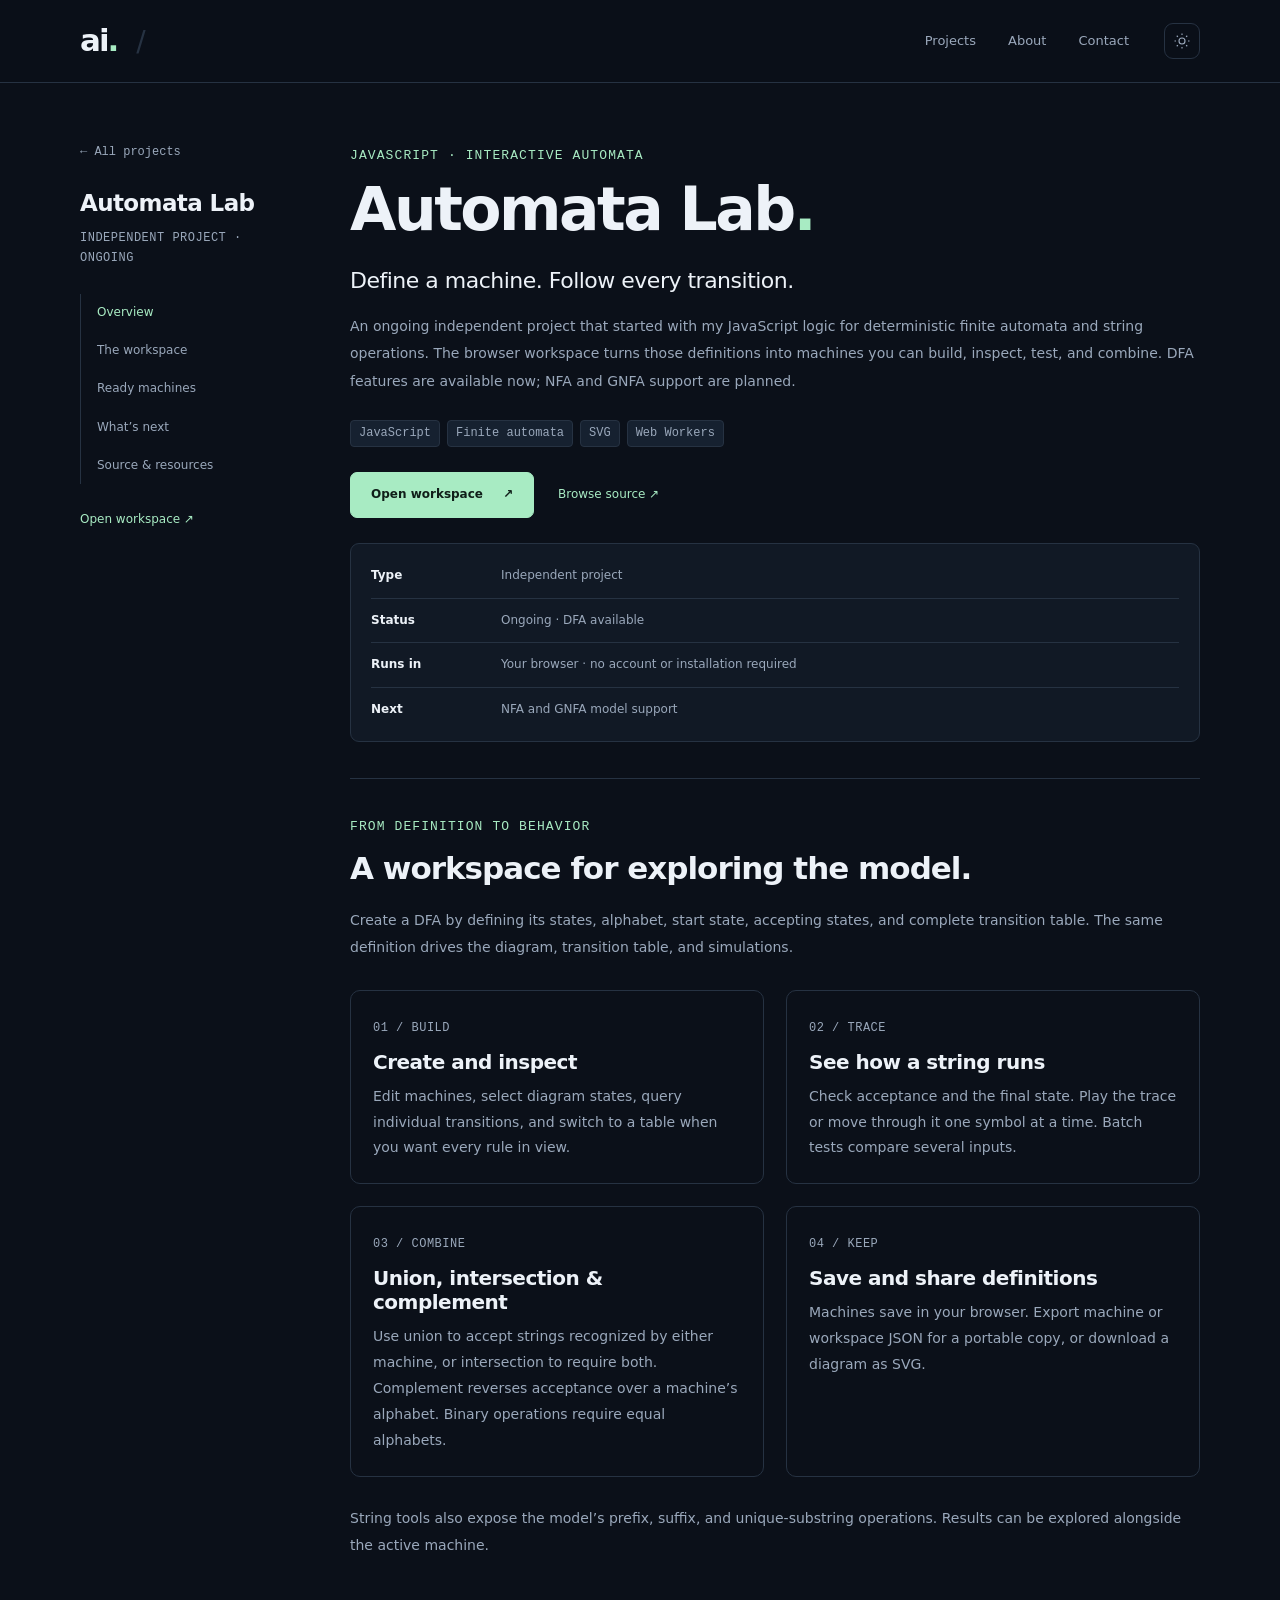
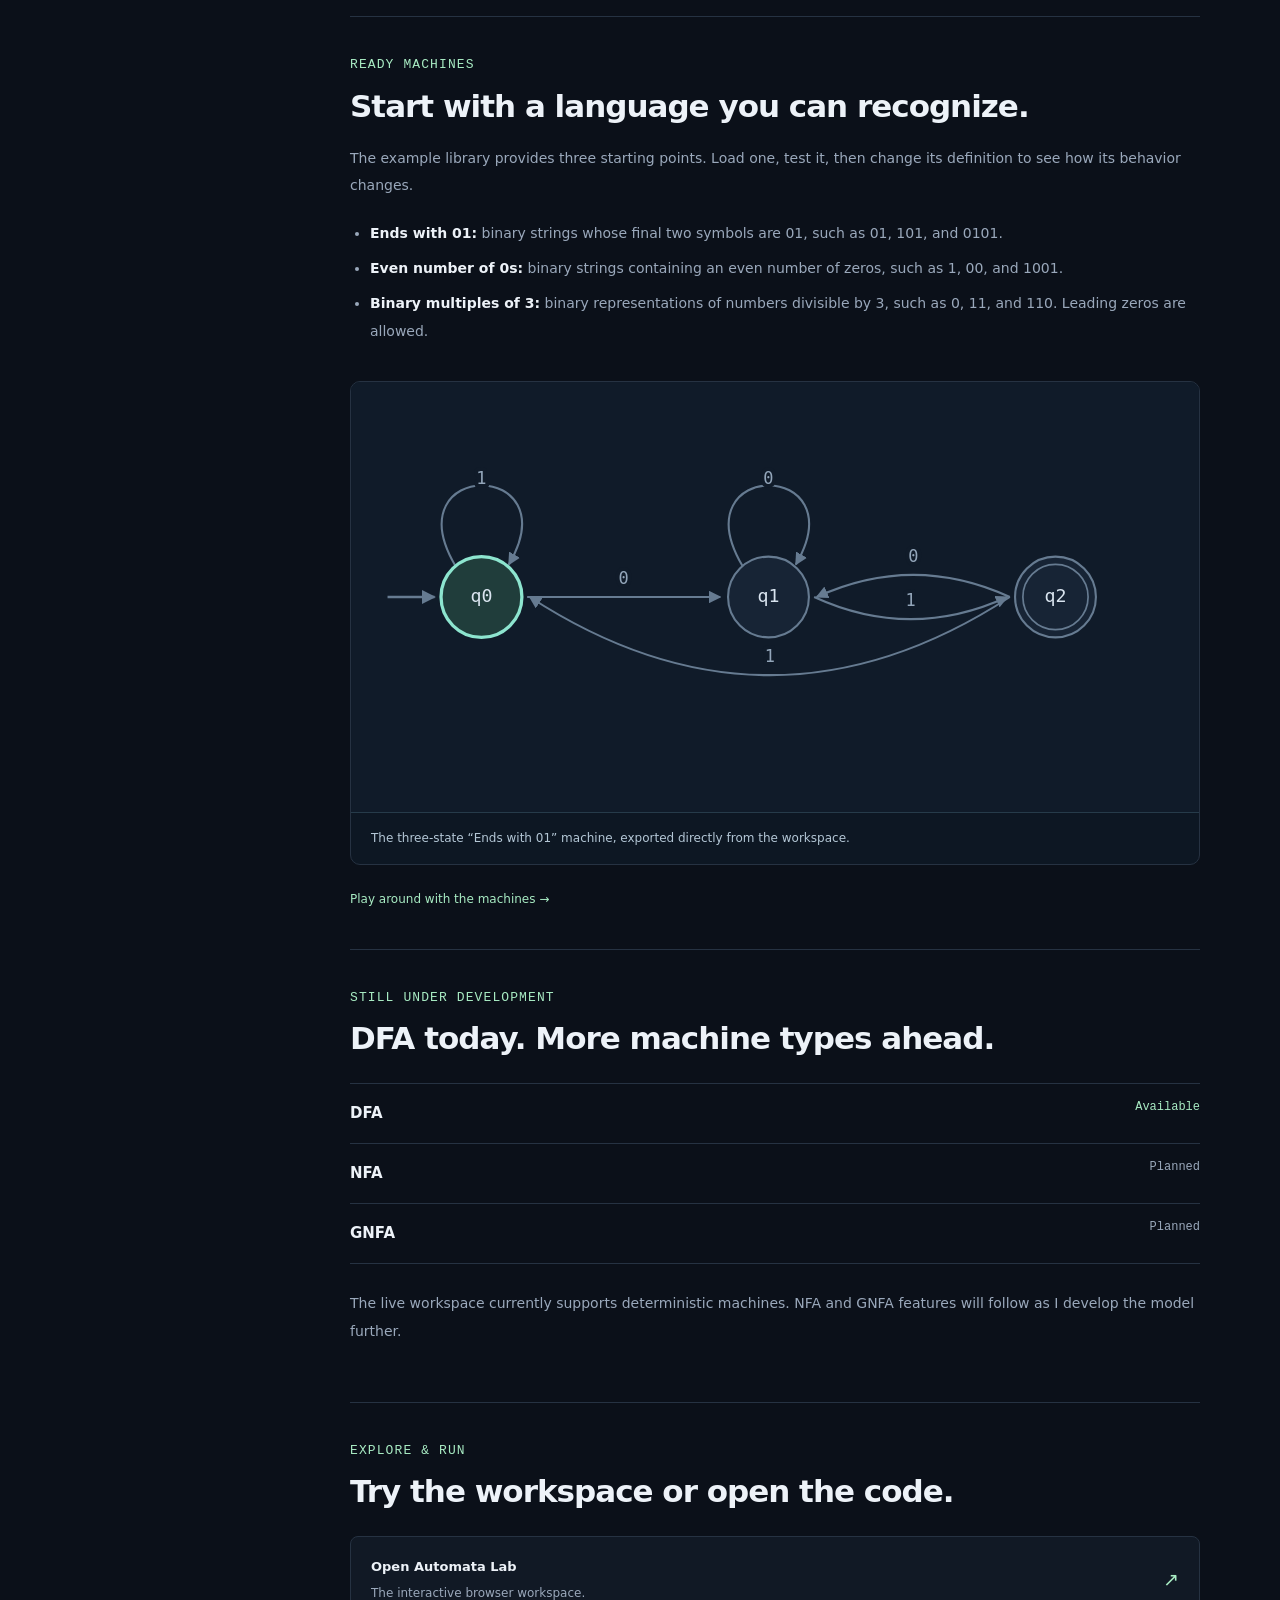
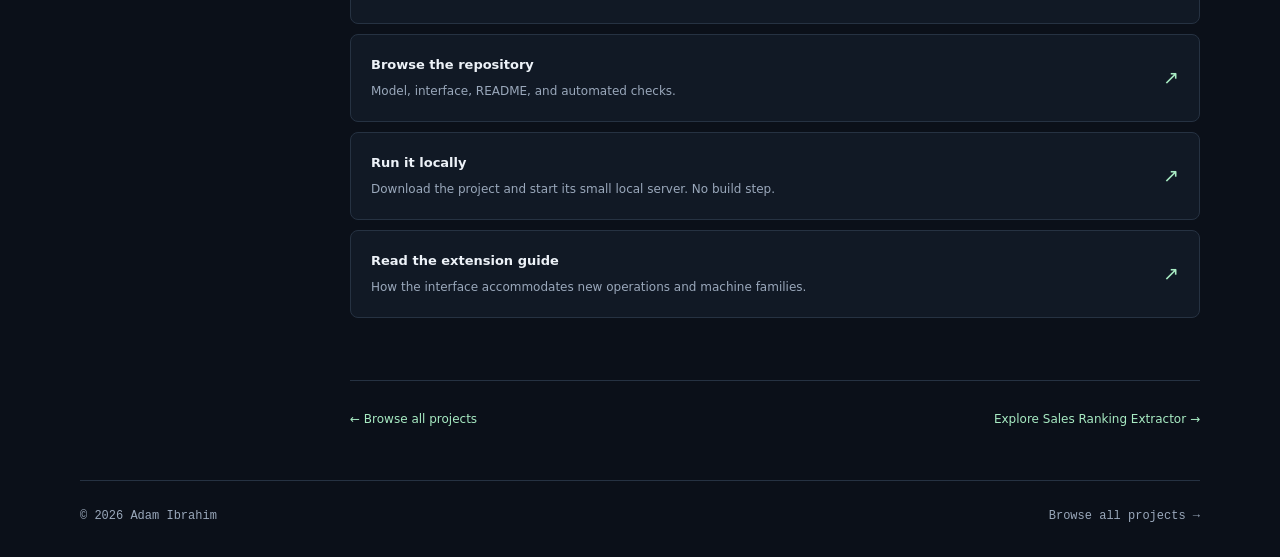
==== commit d121c9a8: "Link Automata Lab to automatic deployment and document new DFA operations" ====
--- a/projects/automata-lab/index.html
+++ b/projects/automata-lab/index.html
@@ -1,9 +1,9 @@
 <!doctype html><html lang="en" data-theme="dark"><head><meta charset="utf-8"><meta name="viewport" content="width=device-width,initial-scale=1"><meta name="description" content="Automata Lab by Adam Ibrahim: an ongoing JavaScript workspace for creating DFAs, tracing strings, exploring transitions, and combining machines."><meta name="theme-color" content="#0b1019"><title>Automata Lab · Adam Ibrahim</title><link rel="icon" href="../../favicon.svg?v=20261023-redesign" type="image/svg+xml"><link rel="stylesheet" href="../../styles.css?v=20261024-categories"><link rel="stylesheet" href="automata.css?v=1"><script src="../../theme.js?v=20261023-redesign"></script></head><body><a class="skip" href="#main">Skip to content</a><header class="site-header"><div class="header-inner"><a class="brand" href="../../" aria-label="Adam Ibrahim, home">ai<span>.</span><span class="brand-slash" aria-hidden="true">/</span></a><nav class="site-nav" aria-label="Main navigation"><a href="../../#projects">Projects</a><a href="../../#about">About</a><a href="../../#contact">Contact</a></nav><button class="theme-toggle" type="button" aria-label="Switch to light theme" title="Switch theme"><svg viewBox="0 0 24 24" fill="none" stroke="currentColor" stroke-width="1.5" aria-hidden="true"><circle cx="12" cy="12" r="4"/><path d="M12 2v2m0 16v2M2 12h2m16 0h2M5 5l1.5 1.5m11 11L19 19M5 19l1.5-1.5m11-11L19 5"/></svg></button></div></header><div class="documentation-layout">
-<aside class="project-sidebar"><a class="sidebar-back" href="../../#projects">← All projects</a><p class="sidebar-title">Automata Lab</p><p class="meta">INDEPENDENT PROJECT · ONGOING</p><nav aria-label="Project sections"><a href="#project-name">Overview</a><a href="#workspace">The workspace</a><a href="#examples">Ready machines</a><a href="#roadmap">What’s next</a><a href="#source">Source &amp; resources</a></nav><a class="sidebar-source" href="demo/">Open workspace ↗</a></aside>
+<aside class="project-sidebar"><a class="sidebar-back" href="../../#projects">← All projects</a><p class="sidebar-title">Automata Lab</p><p class="meta">INDEPENDENT PROJECT · ONGOING</p><nav aria-label="Project sections"><a href="#project-name">Overview</a><a href="#workspace">The workspace</a><a href="#examples">Ready machines</a><a href="#roadmap">What’s next</a><a href="#source">Source &amp; resources</a></nav><a class="sidebar-source" href="https://doma990.github.io/automata-lab/">Open workspace ↗</a></aside>
 <main class="case-study automata-case" id="main">
-<section class="case-intro" aria-labelledby="project-name"><p class="eyebrow">JAVASCRIPT · INTERACTIVE AUTOMATA</p><h1 id="project-name">Automata Lab<span>.</span></h1><p class="lead">Define a machine. Follow every transition.</p><p class="summary">An ongoing independent project that started with my JavaScript logic for deterministic finite automata and string operations. The browser workspace turns those definitions into machines you can build, inspect, test, and combine. DFA features are available now; NFA and GNFA support are planned.</p><ul class="tags" aria-label="Technologies"><li>JavaScript</li><li>Finite automata</li><li>SVG</li><li>Web Workers</li></ul><div class="intro-links"><a class="button primary" href="demo/">Open workspace <span aria-hidden="true">↗</span></a><a class="link" href="https://github.com/doma990/automata-lab">Browse source ↗</a></div><dl class="project-facts"><div><dt>Type</dt><dd>Independent project</dd></div><div><dt>Status</dt><dd>Ongoing · DFA available</dd></div><div><dt>Runs in</dt><dd>Your browser · no account or installation required</dd></div><div><dt>Next</dt><dd>NFA and GNFA model support</dd></div></dl></section>
-<section id="workspace" aria-labelledby="workspace-title"><p class="eyebrow">FROM DEFINITION TO BEHAVIOR</p><h2 id="workspace-title">A workspace for exploring the model.</h2><p>Create a DFA by defining its states, alphabet, start state, accepting states, and complete transition table. The same definition drives the diagram, transition table, and simulations.</p><div class="automata-features"><article><span class="meta">01 / BUILD</span><h3>Create and inspect</h3><p>Edit machines, select diagram states, query individual transitions, and switch to a table when you want every rule in view.</p></article><article><span class="meta">02 / TRACE</span><h3>See how a string runs</h3><p>Check acceptance and the final state. Play the trace or move through it one symbol at a time. Batch tests compare several inputs.</p></article><article><span class="meta">03 / COMBINE</span><h3>Explore a union</h3><p>Combine two DFAs with the same alphabet. The resulting machine accepts a string when either input machine accepts it.</p></article><article><span class="meta">04 / KEEP</span><h3>Save and share definitions</h3><p>Machines save in your browser. Export machine or workspace JSON for a portable copy, or download a diagram as SVG.</p></article></div><p>String tools also expose the model’s prefix, suffix, and unique-substring operations. Results can be explored alongside the active machine.</p></section>
-<section id="examples" aria-labelledby="examples-title"><p class="eyebrow">READY MACHINES</p><h2 id="examples-title">Start with a language you can recognize.</h2><p>The example library provides three starting points. Load one, test it, then change its definition to see how its behavior changes.</p><ul class="feature-list"><li><strong>Ends with 01:</strong> binary strings whose final two symbols are 01, such as 01, 101, and 0101.</li><li><strong>Even number of 0s:</strong> binary strings containing an even number of zeros, such as 1, 00, and 1001.</li><li><strong>Binary multiples of 3:</strong> binary representations of numbers divisible by 3, such as 0, 11, and 110. Leading zeros are allowed.</li></ul><figure class="automata-figure"><img src="images/dfa-example.svg" width="900" height="520" alt="Exported diagram of the Ends with 01 machine. q0 is the start state and q2 is accepting. The transitions track the most recent zero and a completed 01 suffix." loading="lazy"><figcaption>The three-state “Ends with 01” machine, exported directly from the workspace.</figcaption></figure><a class="link" href="demo/">Play around with the machines →</a></section>
+<section class="case-intro" aria-labelledby="project-name"><p class="eyebrow">JAVASCRIPT · INTERACTIVE AUTOMATA</p><h1 id="project-name">Automata Lab<span>.</span></h1><p class="lead">Define a machine. Follow every transition.</p><p class="summary">An ongoing independent project that started with my JavaScript logic for deterministic finite automata and string operations. The browser workspace turns those definitions into machines you can build, inspect, test, and combine. DFA features are available now; NFA and GNFA support are planned.</p><ul class="tags" aria-label="Technologies"><li>JavaScript</li><li>Finite automata</li><li>SVG</li><li>Web Workers</li></ul><div class="intro-links"><a class="button primary" href="https://doma990.github.io/automata-lab/">Open workspace <span aria-hidden="true">↗</span></a><a class="link" href="https://github.com/doma990/automata-lab">Browse source ↗</a></div><dl class="project-facts"><div><dt>Type</dt><dd>Independent project</dd></div><div><dt>Status</dt><dd>Ongoing · DFA available</dd></div><div><dt>Runs in</dt><dd>Your browser · no account or installation required</dd></div><div><dt>Next</dt><dd>NFA and GNFA model support</dd></div></dl></section>
+<section id="workspace" aria-labelledby="workspace-title"><p class="eyebrow">FROM DEFINITION TO BEHAVIOR</p><h2 id="workspace-title">A workspace for exploring the model.</h2><p>Create a DFA by defining its states, alphabet, start state, accepting states, and complete transition table. The same definition drives the diagram, transition table, and simulations.</p><div class="automata-features"><article><span class="meta">01 / BUILD</span><h3>Create and inspect</h3><p>Edit machines, select diagram states, query individual transitions, and switch to a table when you want every rule in view.</p></article><article><span class="meta">02 / TRACE</span><h3>See how a string runs</h3><p>Check acceptance and the final state. Play the trace or move through it one symbol at a time. Batch tests compare several inputs.</p></article><article><span class="meta">03 / COMBINE</span><h3>Union, intersection &amp; complement</h3><p>Use union to accept strings recognized by either machine, or intersection to require both. Complement reverses acceptance over a machine’s alphabet. Binary operations require equal alphabets.</p></article><article><span class="meta">04 / KEEP</span><h3>Save and share definitions</h3><p>Machines save in your browser. Export machine or workspace JSON for a portable copy, or download a diagram as SVG.</p></article></div><p>String tools also expose the model’s prefix, suffix, and unique-substring operations. Results can be explored alongside the active machine.</p></section>
+<section id="examples" aria-labelledby="examples-title"><p class="eyebrow">READY MACHINES</p><h2 id="examples-title">Start with a language you can recognize.</h2><p>The example library provides three starting points. Load one, test it, then change its definition to see how its behavior changes.</p><ul class="feature-list"><li><strong>Ends with 01:</strong> binary strings whose final two symbols are 01, such as 01, 101, and 0101.</li><li><strong>Even number of 0s:</strong> binary strings containing an even number of zeros, such as 1, 00, and 1001.</li><li><strong>Binary multiples of 3:</strong> binary representations of numbers divisible by 3, such as 0, 11, and 110. Leading zeros are allowed.</li></ul><figure class="automata-figure"><img src="images/dfa-example.svg" width="900" height="520" alt="Exported diagram of the Ends with 01 machine. q0 is the start state and q2 is accepting. The transitions track the most recent zero and a completed 01 suffix." loading="lazy"><figcaption>The three-state “Ends with 01” machine, exported directly from the workspace.</figcaption></figure><a class="link" href="https://doma990.github.io/automata-lab/">Play around with the machines →</a></section>
 <section id="roadmap" aria-labelledby="roadmap-title"><p class="eyebrow">STILL UNDER DEVELOPMENT</p><h2 id="roadmap-title">DFA today. More machine types ahead.</h2><div class="automata-roadmap"><div><strong>DFA</strong><span class="available">Available</span></div><div><strong>NFA</strong><span>Planned</span></div><div><strong>GNFA</strong><span>Planned</span></div></div><p>The live workspace currently supports deterministic machines. NFA and GNFA features will follow as I develop the model further.</p></section>
-<section id="source" aria-labelledby="source-title"><p class="eyebrow">EXPLORE &amp; RUN</p><h2 id="source-title">Try the workspace or open the code.</h2><div class="resource-links"><a href="demo/"><span><strong>Open Automata Lab</strong><small>The interactive browser workspace.</small></span><span aria-hidden="true">↗</span></a><a href="https://github.com/doma990/automata-lab"><span><strong>Browse the repository</strong><small>Model, interface, README, and automated checks.</small></span><span aria-hidden="true">↗</span></a><a href="https://github.com/doma990/automata-lab#run-locally"><span><strong>Run it locally</strong><small>Download the project and start its small local server. No build step.</small></span><span aria-hidden="true">↗</span></a><a href="https://github.com/doma990/automata-lab/blob/main/EXTENDING.md"><span><strong>Read the extension guide</strong><small>How the interface accommodates new operations and machine families.</small></span><span aria-hidden="true">↗</span></a></div></section>
+<section id="source" aria-labelledby="source-title"><p class="eyebrow">EXPLORE &amp; RUN</p><h2 id="source-title">Try the workspace or open the code.</h2><div class="resource-links"><a href="https://doma990.github.io/automata-lab/"><span><strong>Open Automata Lab</strong><small>The interactive browser workspace.</small></span><span aria-hidden="true">↗</span></a><a href="https://github.com/doma990/automata-lab"><span><strong>Browse the repository</strong><small>Model, interface, README, and automated checks.</small></span><span aria-hidden="true">↗</span></a><a href="https://github.com/doma990/automata-lab#local-development"><span><strong>Run it locally</strong><small>Download the project and start its small local server. No build step.</small></span><span aria-hidden="true">↗</span></a><a href="https://github.com/doma990/automata-lab/blob/main/EXTENDING.md"><span><strong>Read the extension guide</strong><small>How the interface accommodates new operations and machine families.</small></span><span aria-hidden="true">↗</span></a></div></section>
 <div class="project-return"><a class="link" href="../../#projects">← Browse all projects</a><a class="link" href="../sales-ranking-extractor/">Explore Sales Ranking Extractor →</a></div></main></div><footer class="site-footer"><span>© <span id="year">2026</span> Adam Ibrahim</span><a href="../../#projects">Browse all projects →</a></footer><script src="../../script.js?v=20261025-guc-categories"></script></body></html>
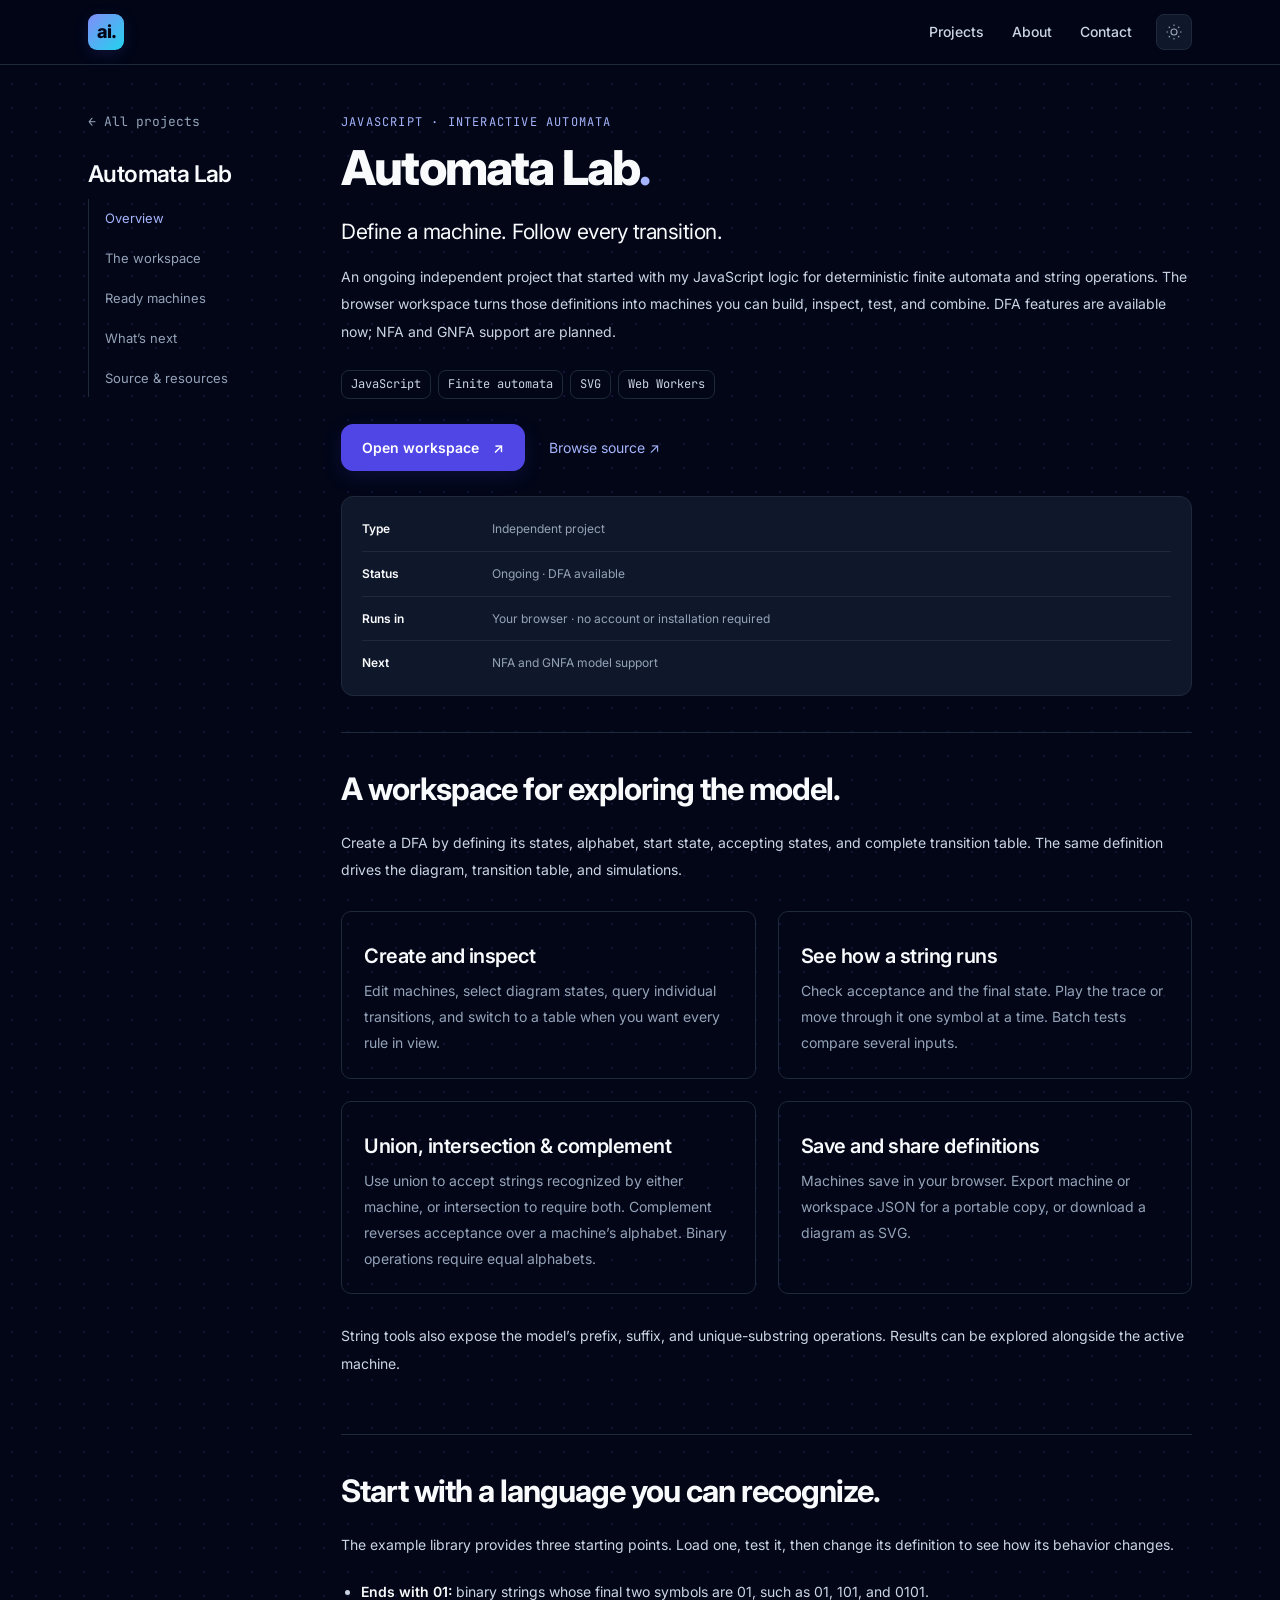
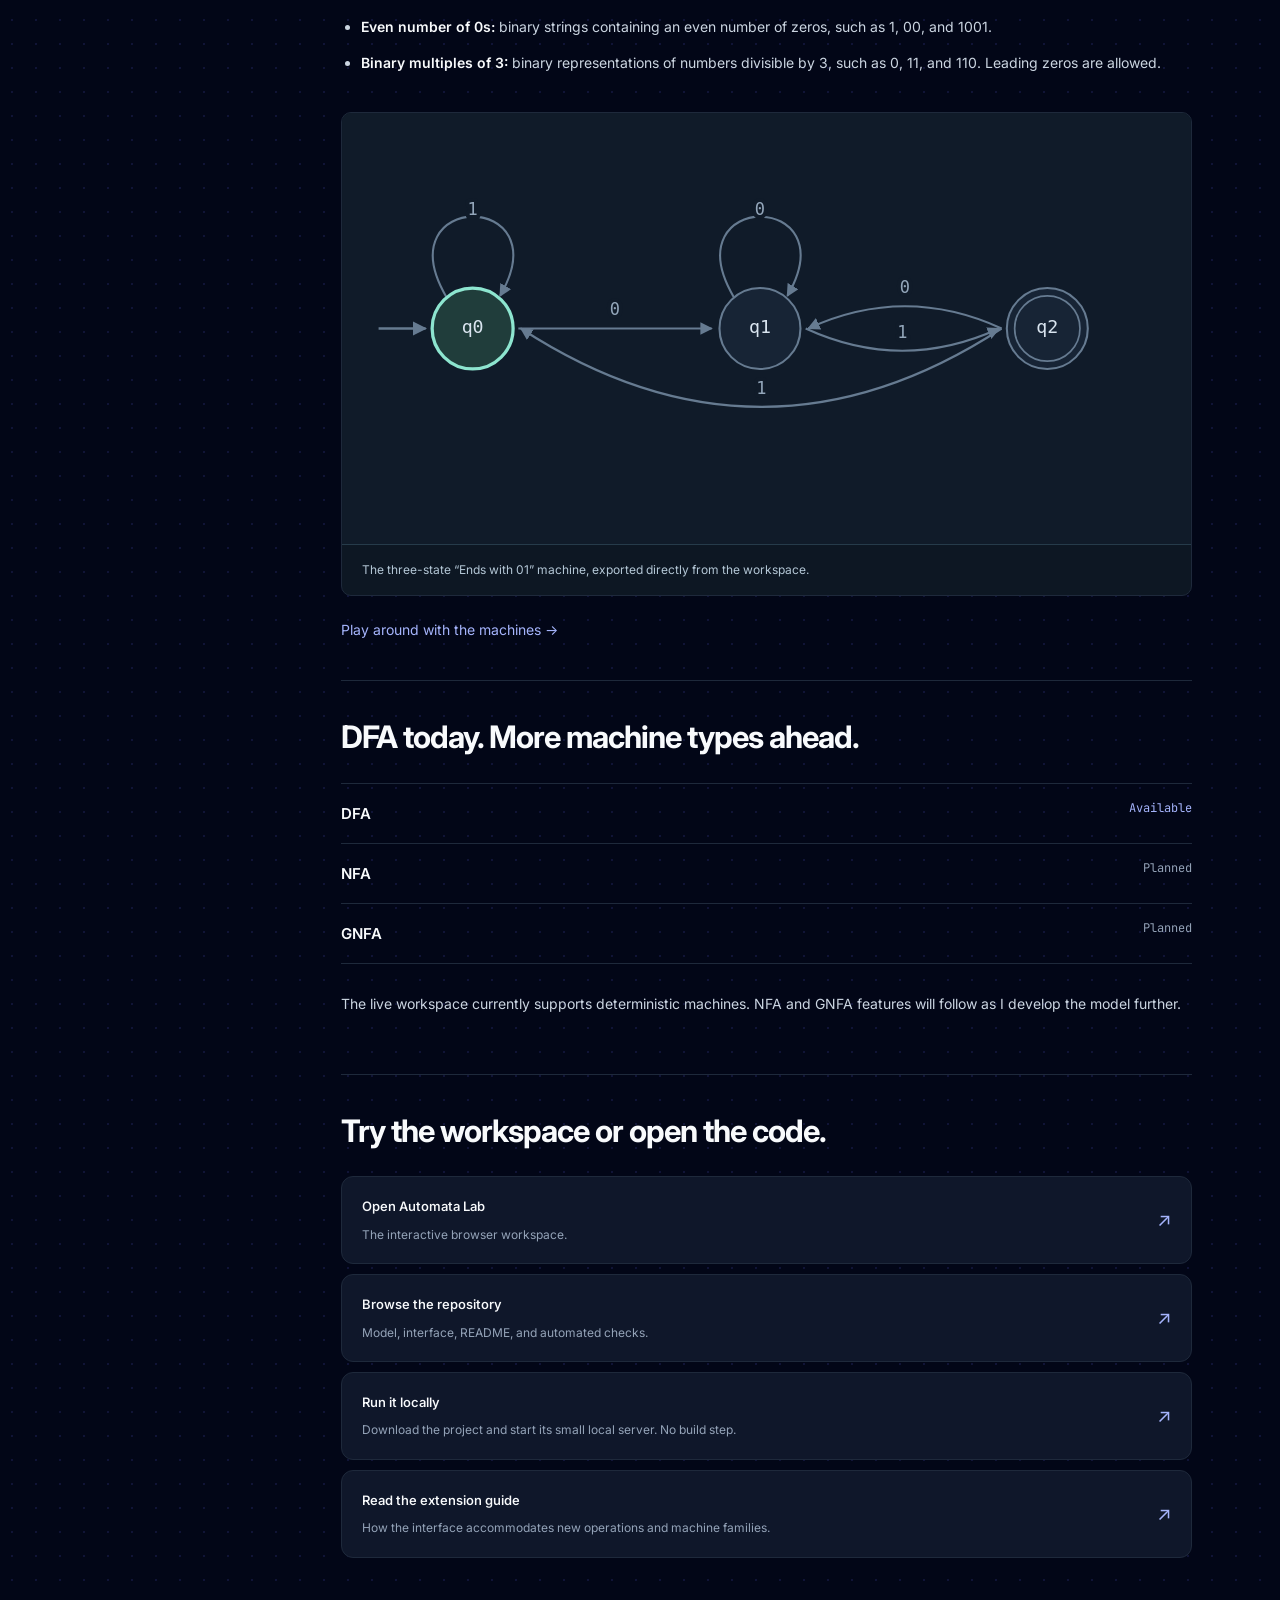
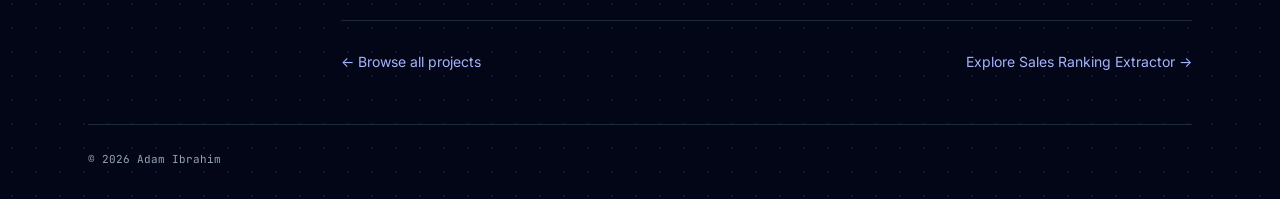
==== commit 8cd88fb5: "Added new skills" ====
--- a/projects/automata-lab/index.html
+++ b/projects/automata-lab/index.html
@@ -1,9 +1,9 @@
-<!doctype html><html lang="en" data-theme="dark"><head><meta charset="utf-8"><meta name="viewport" content="width=device-width,initial-scale=1"><meta name="description" content="Automata Lab by Adam Ibrahim: an ongoing JavaScript workspace for creating DFAs, tracing strings, exploring transitions, and combining machines."><meta name="theme-color" content="#0b1019"><title>Automata Lab · Adam Ibrahim</title><link rel="icon" href="../../favicon.svg?v=20261023-redesign" type="image/svg+xml"><link rel="stylesheet" href="../../styles.css?v=20261024-categories"><link rel="stylesheet" href="automata.css?v=1"><script src="../../theme.js?v=20261023-redesign"></script></head><body><a class="skip" href="#main">Skip to content</a><header class="site-header"><div class="header-inner"><a class="brand" href="../../" aria-label="Adam Ibrahim, home">ai<span>.</span><span class="brand-slash" aria-hidden="true">/</span></a><nav class="site-nav" aria-label="Main navigation"><a href="../../#projects">Projects</a><a href="../../#about">About</a><a href="../../#contact">Contact</a></nav><button class="theme-toggle" type="button" aria-label="Switch to light theme" title="Switch theme"><svg viewBox="0 0 24 24" fill="none" stroke="currentColor" stroke-width="1.5" aria-hidden="true"><circle cx="12" cy="12" r="4"/><path d="M12 2v2m0 16v2M2 12h2m16 0h2M5 5l1.5 1.5m11 11L19 19M5 19l1.5-1.5m11-11L19 5"/></svg></button></div></header><div class="documentation-layout">
-<aside class="project-sidebar"><a class="sidebar-back" href="../../#projects">← All projects</a><p class="sidebar-title">Automata Lab</p><p class="meta">INDEPENDENT PROJECT · ONGOING</p><nav aria-label="Project sections"><a href="#project-name">Overview</a><a href="#workspace">The workspace</a><a href="#examples">Ready machines</a><a href="#roadmap">What’s next</a><a href="#source">Source &amp; resources</a></nav><a class="sidebar-source" href="https://doma990.github.io/automata-lab/">Open workspace ↗</a></aside>
+<!doctype html><html lang="en" data-theme="dark"><head><meta charset="utf-8"><meta name="viewport" content="width=device-width,initial-scale=1"><meta name="description" content="Automata Lab by Adam Ibrahim: an ongoing JavaScript workspace for creating DFAs, tracing strings, exploring transitions, and combining machines."><meta name="theme-color" content="#020617"><title>Automata Lab · Adam Ibrahim</title><link rel="icon" href="../../favicon.svg?v=20261111-indigo" type="image/svg+xml"><link rel="stylesheet" href="../../styles.css?v=20261111-typing-loop"><link rel="stylesheet" href="automata.css?v=1"><script src="../../theme.js?v=20261023-redesign"></script></head><body><a class="skip" href="#main">Skip to content</a><header class="site-header"><div class="header-inner"><a class="brand" href="../../" aria-label="Adam Ibrahim, home">ai<span>.</span><span class="brand-slash" aria-hidden="true">/</span></a><nav class="site-nav" aria-label="Main navigation"><a href="../../#projects">Projects</a><a href="../../#about">About</a><a href="../../#contact">Contact</a></nav><button class="theme-toggle" type="button" aria-label="Switch to light theme" title="Switch theme"><svg viewBox="0 0 24 24" fill="none" stroke="currentColor" stroke-width="1.5" aria-hidden="true"><circle cx="12" cy="12" r="4"/><path d="M12 2v2m0 16v2M2 12h2m16 0h2M5 5l1.5 1.5m11 11L19 19M5 19l1.5-1.5m11-11L19 5"/></svg></button></div></header><div class="documentation-layout">
+<aside class="project-sidebar"><a class="sidebar-back" href="../../#projects">← All projects</a><p class="sidebar-title">Automata Lab</p><nav aria-label="Project sections"><a href="#project-name">Overview</a><a href="#workspace">The workspace</a><a href="#examples">Ready machines</a><a href="#roadmap">What’s next</a><a href="#source">Source &amp; resources</a></nav></aside>
 <main class="case-study automata-case" id="main">
 <section class="case-intro" aria-labelledby="project-name"><p class="eyebrow">JAVASCRIPT · INTERACTIVE AUTOMATA</p><h1 id="project-name">Automata Lab<span>.</span></h1><p class="lead">Define a machine. Follow every transition.</p><p class="summary">An ongoing independent project that started with my JavaScript logic for deterministic finite automata and string operations. The browser workspace turns those definitions into machines you can build, inspect, test, and combine. DFA features are available now; NFA and GNFA support are planned.</p><ul class="tags" aria-label="Technologies"><li>JavaScript</li><li>Finite automata</li><li>SVG</li><li>Web Workers</li></ul><div class="intro-links"><a class="button primary" href="https://doma990.github.io/automata-lab/">Open workspace <span aria-hidden="true">↗</span></a><a class="link" href="https://github.com/doma990/automata-lab">Browse source ↗</a></div><dl class="project-facts"><div><dt>Type</dt><dd>Independent project</dd></div><div><dt>Status</dt><dd>Ongoing · DFA available</dd></div><div><dt>Runs in</dt><dd>Your browser · no account or installation required</dd></div><div><dt>Next</dt><dd>NFA and GNFA model support</dd></div></dl></section>
-<section id="workspace" aria-labelledby="workspace-title"><p class="eyebrow">FROM DEFINITION TO BEHAVIOR</p><h2 id="workspace-title">A workspace for exploring the model.</h2><p>Create a DFA by defining its states, alphabet, start state, accepting states, and complete transition table. The same definition drives the diagram, transition table, and simulations.</p><div class="automata-features"><article><span class="meta">01 / BUILD</span><h3>Create and inspect</h3><p>Edit machines, select diagram states, query individual transitions, and switch to a table when you want every rule in view.</p></article><article><span class="meta">02 / TRACE</span><h3>See how a string runs</h3><p>Check acceptance and the final state. Play the trace or move through it one symbol at a time. Batch tests compare several inputs.</p></article><article><span class="meta">03 / COMBINE</span><h3>Union, intersection &amp; complement</h3><p>Use union to accept strings recognized by either machine, or intersection to require both. Complement reverses acceptance over a machine’s alphabet. Binary operations require equal alphabets.</p></article><article><span class="meta">04 / KEEP</span><h3>Save and share definitions</h3><p>Machines save in your browser. Export machine or workspace JSON for a portable copy, or download a diagram as SVG.</p></article></div><p>String tools also expose the model’s prefix, suffix, and unique-substring operations. Results can be explored alongside the active machine.</p></section>
-<section id="examples" aria-labelledby="examples-title"><p class="eyebrow">READY MACHINES</p><h2 id="examples-title">Start with a language you can recognize.</h2><p>The example library provides three starting points. Load one, test it, then change its definition to see how its behavior changes.</p><ul class="feature-list"><li><strong>Ends with 01:</strong> binary strings whose final two symbols are 01, such as 01, 101, and 0101.</li><li><strong>Even number of 0s:</strong> binary strings containing an even number of zeros, such as 1, 00, and 1001.</li><li><strong>Binary multiples of 3:</strong> binary representations of numbers divisible by 3, such as 0, 11, and 110. Leading zeros are allowed.</li></ul><figure class="automata-figure"><img src="images/dfa-example.svg" width="900" height="520" alt="Exported diagram of the Ends with 01 machine. q0 is the start state and q2 is accepting. The transitions track the most recent zero and a completed 01 suffix." loading="lazy"><figcaption>The three-state “Ends with 01” machine, exported directly from the workspace.</figcaption></figure><a class="link" href="https://doma990.github.io/automata-lab/">Play around with the machines →</a></section>
-<section id="roadmap" aria-labelledby="roadmap-title"><p class="eyebrow">STILL UNDER DEVELOPMENT</p><h2 id="roadmap-title">DFA today. More machine types ahead.</h2><div class="automata-roadmap"><div><strong>DFA</strong><span class="available">Available</span></div><div><strong>NFA</strong><span>Planned</span></div><div><strong>GNFA</strong><span>Planned</span></div></div><p>The live workspace currently supports deterministic machines. NFA and GNFA features will follow as I develop the model further.</p></section>
-<section id="source" aria-labelledby="source-title"><p class="eyebrow">EXPLORE &amp; RUN</p><h2 id="source-title">Try the workspace or open the code.</h2><div class="resource-links"><a href="https://doma990.github.io/automata-lab/"><span><strong>Open Automata Lab</strong><small>The interactive browser workspace.</small></span><span aria-hidden="true">↗</span></a><a href="https://github.com/doma990/automata-lab"><span><strong>Browse the repository</strong><small>Model, interface, README, and automated checks.</small></span><span aria-hidden="true">↗</span></a><a href="https://github.com/doma990/automata-lab#local-development"><span><strong>Run it locally</strong><small>Download the project and start its small local server. No build step.</small></span><span aria-hidden="true">↗</span></a><a href="https://github.com/doma990/automata-lab/blob/main/EXTENDING.md"><span><strong>Read the extension guide</strong><small>How the interface accommodates new operations and machine families.</small></span><span aria-hidden="true">↗</span></a></div></section>
-<div class="project-return"><a class="link" href="../../#projects">← Browse all projects</a><a class="link" href="../sales-ranking-extractor/">Explore Sales Ranking Extractor →</a></div></main></div><footer class="site-footer"><span>© <span id="year">2026</span> Adam Ibrahim</span><a href="../../#projects">Browse all projects →</a></footer><script src="../../script.js?v=20261025-guc-categories"></script></body></html>
+<section id="workspace" aria-labelledby="workspace-title"><h2 id="workspace-title">A workspace for exploring the model.</h2><p>Create a DFA by defining its states, alphabet, start state, accepting states, and complete transition table. The same definition drives the diagram, transition table, and simulations.</p><div class="automata-features"><article><h3>Create and inspect</h3><p>Edit machines, select diagram states, query individual transitions, and switch to a table when you want every rule in view.</p></article><article><h3>See how a string runs</h3><p>Check acceptance and the final state. Play the trace or move through it one symbol at a time. Batch tests compare several inputs.</p></article><article><h3>Union, intersection &amp; complement</h3><p>Use union to accept strings recognized by either machine, or intersection to require both. Complement reverses acceptance over a machine’s alphabet. Binary operations require equal alphabets.</p></article><article><h3>Save and share definitions</h3><p>Machines save in your browser. Export machine or workspace JSON for a portable copy, or download a diagram as SVG.</p></article></div><p>String tools also expose the model’s prefix, suffix, and unique-substring operations. Results can be explored alongside the active machine.</p></section>
+<section id="examples" aria-labelledby="examples-title"><h2 id="examples-title">Start with a language you can recognize.</h2><p>The example library provides three starting points. Load one, test it, then change its definition to see how its behavior changes.</p><ul class="feature-list"><li><strong>Ends with 01:</strong> binary strings whose final two symbols are 01, such as 01, 101, and 0101.</li><li><strong>Even number of 0s:</strong> binary strings containing an even number of zeros, such as 1, 00, and 1001.</li><li><strong>Binary multiples of 3:</strong> binary representations of numbers divisible by 3, such as 0, 11, and 110. Leading zeros are allowed.</li></ul><figure class="automata-figure"><img src="images/dfa-example.svg" width="900" height="520" alt="Exported diagram of the Ends with 01 machine. q0 is the start state and q2 is accepting. The transitions track the most recent zero and a completed 01 suffix." loading="lazy"><figcaption>The three-state “Ends with 01” machine, exported directly from the workspace.</figcaption></figure><a class="link" href="https://doma990.github.io/automata-lab/">Play around with the machines →</a></section>
+<section id="roadmap" aria-labelledby="roadmap-title"><h2 id="roadmap-title">DFA today. More machine types ahead.</h2><div class="automata-roadmap"><div><strong>DFA</strong><span class="available">Available</span></div><div><strong>NFA</strong><span>Planned</span></div><div><strong>GNFA</strong><span>Planned</span></div></div><p>The live workspace currently supports deterministic machines. NFA and GNFA features will follow as I develop the model further.</p></section>
+<section id="source" aria-labelledby="source-title"><h2 id="source-title">Try the workspace or open the code.</h2><div class="resource-links"><a href="https://doma990.github.io/automata-lab/"><span><strong>Open Automata Lab</strong><small>The interactive browser workspace.</small></span><span aria-hidden="true">↗</span></a><a href="https://github.com/doma990/automata-lab"><span><strong>Browse the repository</strong><small>Model, interface, README, and automated checks.</small></span><span aria-hidden="true">↗</span></a><a href="https://github.com/doma990/automata-lab#local-development"><span><strong>Run it locally</strong><small>Download the project and start its small local server. No build step.</small></span><span aria-hidden="true">↗</span></a><a href="https://github.com/doma990/automata-lab/blob/main/EXTENDING.md"><span><strong>Read the extension guide</strong><small>How the interface accommodates new operations and machine families.</small></span><span aria-hidden="true">↗</span></a></div></section>
+<div class="project-return"><a class="link" href="../../#projects">← Browse all projects</a><a class="link" href="../sales-ranking-extractor/">Explore Sales Ranking Extractor →</a></div></main></div><footer class="site-footer"><span>© <span id="year">2026</span> Adam Ibrahim</span></footer><script src="../../script.js?v=20261111-carousel"></script></body></html>
--- a/styles.css
+++ b/styles.css
@@ -1,15 +1,17 @@
-:root{color-scheme:dark;--bg:#0b1019;--surface:#111925;--surface2:#162130;--ink:#edf2f8;--muted:#9aa8bb;--line:#263242;--accent:#a8ebc3;--accent-ink:#101e19;--soft:#17281f;--mono:Consolas,'SFMono-Regular',monospace;--shadow:0 20px 60px #0003;--header:#0b1019ed}
-:root[data-theme=light]{color-scheme:light;--bg:#f6f8fb;--surface:#fff;--surface2:#edf1f6;--ink:#172336;--muted:#526277;--line:#dbe2ea;--accent:#1d6748;--accent-ink:#fff;--soft:#e7f2eb;--shadow:0 16px 45px #17233609;--header:#f6f8fbed}
+@import url('https://fonts.googleapis.com/css2?family=Inter:wght@400;500;600;700;800&family=JetBrains+Mono:wght@400;500;600&display=swap');
+
+:root{color-scheme:dark;--bg:#020617;--surface:#0f172a;--surface2:#162036;--ink:#f8fafc;--body:#cbd5e1;--muted:#94a3b8;--line:#1e293b;--accent:#a5b4fc;--accent-ink:#020617;--soft:#6366f11a;--primary:#4f46e5;--primary-hover:#6366f1;--cyan:#67e8f9;--green:#6ee7b7;--grid:rgba(99,102,241,.14);--mono:'JetBrains Mono',Consolas,'SFMono-Regular',monospace;--shadow:0 24px 65px #0004;--header:#020617d9}
+:root[data-theme=light]{color-scheme:light;--bg:#f8fafc;--surface:#fff;--surface2:#eef2ff;--ink:#0f172a;--body:#334155;--muted:#526277;--line:#dce3ef;--accent:#4f46e5;--accent-ink:#fff;--soft:#6366f10d;--primary:#4f46e5;--primary-hover:#4338ca;--cyan:#0e7490;--green:#047857;--grid:rgba(99,102,241,.13);--shadow:0 20px 50px #1e293b0a;--header:#f8fafce6}
 *{box-sizing:border-box}html{scroll-behavior:smooth;scroll-padding-top:108px}body{margin:0;background:var(--bg);color:var(--ink);font:15px/1.8 Inter,ui-sans-serif,system-ui,-apple-system,'Segoe UI',sans-serif;-webkit-font-smoothing:antialiased}button,a{-webkit-tap-highlight-color:transparent}button{font:inherit;cursor:pointer}a{color:inherit;text-decoration:none}a,button{touch-action:manipulation}a:hover{color:var(--accent)}a:focus-visible,button:focus-visible,[tabindex]:focus-visible{outline:2px solid var(--accent);outline-offset:5px}button:disabled{cursor:default}h1,h2,h3,h4,p,pre{margin-top:0}p{margin-bottom:20px}h1,h2,h3,h4{line-height:1.2}h2{font-size:40px;letter-spacing:-1.5px;font-weight:650;margin-bottom:22px}h3{font-weight:600}strong{font-weight:600;color:var(--ink)}::selection{background:#a8ebc340}.shell{width:min(1120px,calc(100% - 80px));margin-inline:auto}.skip{position:fixed;top:-100px;left:20px;background:var(--accent);color:var(--accent-ink);padding:8px 16px;z-index:100}.skip:focus{top:12px}[hidden]{display:none!important}
 .site-header{position:sticky;top:0;z-index:20;background:var(--header);backdrop-filter:blur(14px);border-bottom:1px solid var(--line)}.header-inner{width:min(1120px,calc(100% - 80px));min-height:82px;margin:auto;display:flex;align-items:center;gap:35px}.brand{font:750 31px/1.2 ui-sans-serif,system-ui,sans-serif;letter-spacing:-2px;margin-right:auto}.brand>span:first-child{color:var(--accent)}.brand-slash{color:var(--line);font:300 28px/1 system-ui;margin-left:19px;letter-spacing:0}.site-nav{display:flex;gap:32px;font-size:13px;font-weight:500;color:var(--muted)}.site-nav a:hover{color:var(--ink)}.theme-toggle{width:36px;height:36px;border:1px solid var(--line);border-radius:9px;color:var(--muted);background:transparent;display:grid;place-items:center}.theme-toggle:hover{background:var(--surface2);color:var(--accent)}.theme-toggle svg{width:18px;height:18px}
 .hero{position:relative;display:grid;grid-template-columns:1.08fr 1fr;gap:65px;align-items:center;padding-top:100px;padding-bottom:110px}.hero-hello{display:flex;align-items:center;gap:12px;color:var(--accent);font:12px/1.5 var(--mono);letter-spacing:1.6px;margin-bottom:28px}.hello-line{width:24px;height:1px;background:var(--accent)}.hero h1{font-size:clamp(48px,5.1vw,67px);font-weight:650;line-height:1.1;letter-spacing:-3.4px;margin-bottom:25px;white-space:nowrap}.hero h1>span{color:var(--accent)}.hero-description{font-size:15px;line-height:1.85;color:var(--muted);max-width:490px;margin-bottom:28px}.hero-actions{display:flex;gap:12px;flex-wrap:wrap}.button{display:inline-flex;align-items:center;justify-content:center;gap:20px;border-radius:7px;min-height:46px;padding:10px 20px;font-size:12px;font-weight:650;transition:transform .2s,border-color .2s}.button:hover{transform:translateY(-2px)}.button.primary{background:var(--accent);border:1px solid var(--accent);color:var(--accent-ink)}.button.secondary{border:1px solid var(--line);background:var(--surface);color:var(--ink);gap:9px}.button.secondary:hover{border-color:var(--muted)}.button svg{width:17px;height:17px}.hero-location{margin-top:25px;margin-bottom:0;display:flex;align-items:center;gap:7px;font-size:12px;color:var(--muted)}.hero-location>span{padding:0 3px;color:var(--line)}.hero-location svg{width:14px;height:14px}.profile-editor{border:1px solid var(--line);border-radius:12px;background:var(--surface);box-shadow:var(--shadow);transform:rotate(1deg)}.editor-toolbar{display:flex;align-items:center;gap:14px;border-bottom:1px solid var(--line);padding:13px 17px;color:var(--muted);font:12px var(--mono)}.window-dots{display:flex;gap:5px;margin-right:8px}.window-dots i{height:7px;width:7px;border-radius:50%;background:#fb8b84}.window-dots i:nth-child(2){background:#f1cb6b}.window-dots i:nth-child(3){background:#94cfa2}.editor-language{margin-left:auto;opacity:.85;font-size:12px}.editor-content{display:flex;gap:18px;padding:27px 21px 28px;overflow-x:auto;font:12px/2.05 var(--mono)}.editor-content ol{list-style:none;padding:0;margin:0;opacity:.6;text-align:right;user-select:none}.editor-content pre{margin:0;font:inherit;color:var(--muted)}.code-key{color:#a5bfed}.code-string{color:#c4d9ac}:root[data-theme=light] .code-key{color:#325b9b}:root[data-theme=light] .code-string{color:#447146}.editor-status{padding:10px 17px;border-top:1px solid var(--line);display:flex;justify-content:space-between;align-items:center;font:12px var(--mono);color:var(--muted)}.status-dot{display:inline-block;width:5px;height:5px;border-radius:50%;background:var(--accent);margin-right:7px}.hero-bottom{grid-column:1/-1;display:flex;justify-content:space-between;align-items:center;color:var(--muted);font:12px var(--mono);letter-spacing:1px;margin-top:25px}.hero-bottom>a{display:flex;gap:22px;align-items:center}.hero-bottom>a span{color:var(--accent);font-size:15px}
-.projects-section{border-top:1px solid var(--line);padding-top:75px;padding-bottom:90px}.eyebrow{font:12px/1.6 var(--mono);letter-spacing:1.7px;color:var(--accent);margin-bottom:18px}.section-heading{display:flex;justify-content:space-between;align-items:flex-end;gap:35px}.section-heading h2{margin-bottom:0}.section-description{font-size:13px;color:var(--muted);line-height:1.9;margin-bottom:4px}.project-toolbar{display:flex;justify-content:space-between;align-items:center;margin:36px 0 25px;gap:20px}.project-filters{display:flex;gap:7px}.filter-button{border:1px solid transparent;color:var(--muted);border-radius:6px;background:transparent;font-size:12px;padding:7px 12px;display:flex;align-items:center;gap:13px;white-space:nowrap}.filter-button span{font:12px var(--mono);opacity:.65}.filter-button.active{background:var(--surface2);border-color:var(--line);color:var(--ink)}.filter-button:hover{color:var(--ink)}.project-count{font:12px var(--mono);color:var(--muted)}.project-grid{display:grid;grid-template-columns:repeat(2,minmax(0,1fr));gap:25px}.project-card{border:1px solid var(--line);border-radius:12px;overflow:hidden;background:var(--surface);transition:border-color .25s,transform .25s;display:flex;flex-direction:column}.project-card:hover{border-color:#698479;transform:translateY(-3px)}.project-visual{display:block;height:285px;background:var(--surface2);position:relative;overflow:hidden;border-bottom:1px solid var(--line)}.visual-topline{position:absolute;left:23px;right:23px;top:18px;display:flex;justify-content:space-between;font:12px/1.5 var(--mono);letter-spacing:1.2px;z-index:2;color:#b3bfcf}.image-label{position:absolute;bottom:15px;left:23px;font:12px var(--mono);color:#c4cfda;z-index:2}.game-visual{background:#192230}.game-visual>img{position:absolute;top:50px;width:calc(100% - 70px);height:auto;left:35px;border-radius:5px;box-shadow:0 12px 30px #0004;transition:transform .4s;transform-origin:center top}.game-visual:hover>img{transform:translateY(-3px)}.game-visual:after{content:'';position:absolute;bottom:0;left:0;right:0;height:58px;background:linear-gradient(transparent,#192230 75%)}.finance-visual{background:#142224}.finance-art{height:100%;display:flex;flex-direction:column;align-items:center;padding:45px 20px 35px}.finance-symbol{font-family:Georgia,serif;font-style:italic;font-size:94px;line-height:1;color:#acdbbf;letter-spacing:-10px}.finance-symbol>span{font-size:60px;color:#456b5f;margin-left:8px}.architecture-flow{display:flex;align-items:center;gap:12px;margin-top:18px}.architecture-flow>span{border:1px solid #35504a;background:#1a2e2c;border-radius:5px;padding:4px 13px;font:12px/1.8 var(--mono);color:#b8d3c7}.architecture-flow i{font-style:normal;color:#6e9b85;font-size:13px}.finance-caption{font:12px var(--mono);letter-spacing:2px;margin-top:15px;color:#769889}.restaurant-visual{background:#211f30}.restaurant-art{padding:64px 20px 25px;display:flex;align-items:center;flex-direction:column}.language-pair{display:flex;align-items:center;gap:23px;font-size:25px;letter-spacing:-.7px;font-weight:550;color:#ddd4ee}.language-pair b{font-weight:300;color:#826f9d;font-size:24px}.planner-flow{font:12px/1.8 var(--mono);margin-top:18px;color:#c4bbd6;display:flex;flex-direction:column;align-items:center;gap:1px}.planner-flow>div{background:#2b283d;border:1px solid #413a54;border-radius:5px;min-width:245px;padding:5px 12px}.planner-flow span{color:#9b8aae;margin-right:14px}.planner-flow i{font-style:normal;color:#a593c0;line-height:1.5}.computer-visual{background:#1d2635}.circuit-window{position:absolute;left:30px;right:30px;top:50px;bottom:41px;background:#fff;overflow:hidden;border-radius:5px;padding:10px}.circuit-window>img{width:100%;height:100%;object-fit:contain;display:block}.project-card-body{padding:25px 26px 21px;flex:1;display:flex;flex-direction:column}.card-kicker{display:flex;justify-content:space-between;gap:12px;font:12px/1.5 var(--mono);color:var(--muted);letter-spacing:1px;margin-bottom:14px}.project-card h3{font-size:23px;letter-spacing:-.8px;display:flex;align-items:baseline;justify-content:space-between;gap:15px;margin-bottom:14px}.project-card h3>span{font-size:17px;color:var(--muted)}.project-card p{color:var(--muted);font-size:13px;line-height:1.85;margin-bottom:17px}.tags{display:flex;flex-wrap:wrap;gap:7px;list-style:none;margin:0 0 23px;padding:0;font:12px/1.6 var(--mono);color:var(--muted)}.tags li{border:1px solid var(--line);border-radius:4px;padding:3px 8px;background:var(--surface2)}.card-links{display:flex;justify-content:space-between;gap:15px;font-size:12px;margin-top:auto;border-top:1px solid var(--line);padding-top:17px}.card-links a:first-child{color:var(--accent)}.card-links a:last-child{color:var(--muted)}.card-links span{margin-left:7px}.hash-anchor{display:block;position:relative;top:-30px}
+.projects-section{border-top:1px solid var(--line);padding-top:75px;padding-bottom:90px}.eyebrow{font:12px/1.6 var(--mono);letter-spacing:1.7px;color:var(--accent);margin-bottom:18px}.section-heading{display:flex;justify-content:space-between;align-items:flex-end;gap:35px}.section-heading h2{margin-bottom:0}.section-description{font-size:13px;color:var(--muted);line-height:1.9;margin-bottom:4px}.project-toolbar{display:flex;justify-content:space-between;align-items:center;margin:36px 0 25px;gap:20px}.project-filters{display:flex;gap:7px}.filter-button{border:1px solid transparent;color:var(--muted);border-radius:6px;background:transparent;font-size:12px;padding:7px 12px;display:flex;align-items:center;gap:13px;white-space:nowrap}.filter-button span{font:12px var(--mono);opacity:.65}.filter-button.active{background:var(--surface2);border-color:var(--line);color:var(--ink)}.filter-button:hover{color:var(--ink)}.project-count{font:12px var(--mono);color:var(--muted)}.project-grid{display:grid;grid-template-columns:repeat(2,minmax(0,1fr));gap:25px}.project-card{border:1px solid var(--line);border-radius:12px;overflow:hidden;background:var(--surface);transition:border-color .25s,transform .25s;display:flex;flex-direction:column}.project-card:hover{border-color:#698479;transform:translateY(-3px)}.project-visual{display:block;height:240px;background:var(--surface2);position:relative;overflow:hidden;border-bottom:1px solid var(--line)}.visual-topline{position:absolute;left:23px;right:23px;top:18px;display:flex;justify-content:space-between;font:12px/1.5 var(--mono);letter-spacing:1.2px;z-index:2;color:#b3bfcf}.image-label{position:absolute;bottom:15px;left:23px;font:12px var(--mono);color:#c4cfda;z-index:2}.game-visual{background:#192230}.game-visual>img{position:absolute;top:50px;width:calc(100% - 70px);height:auto;left:35px;border-radius:5px;box-shadow:0 12px 30px #0004;transition:transform .4s;transform-origin:center top}.game-visual:hover>img{transform:translateY(-3px)}.game-visual:after{content:'';position:absolute;bottom:0;left:0;right:0;height:58px;background:linear-gradient(transparent,#192230 75%)}.finance-visual{background:#142224}.finance-art{height:100%;display:flex;flex-direction:column;align-items:center;padding:45px 20px 35px}.finance-symbol{font-family:Georgia,serif;font-style:italic;font-size:94px;line-height:1;color:#acdbbf;letter-spacing:-10px}.finance-symbol>span{font-size:60px;color:#456b5f;margin-left:8px}.architecture-flow{display:flex;align-items:center;gap:12px;margin-top:18px}.architecture-flow>span{border:1px solid #35504a;background:#1a2e2c;border-radius:5px;padding:4px 13px;font:12px/1.8 var(--mono);color:#b8d3c7}.architecture-flow i{font-style:normal;color:#6e9b85;font-size:13px}.finance-caption{font:12px var(--mono);letter-spacing:2px;margin-top:15px;color:#769889}.restaurant-visual{background:#211f30}.restaurant-art{padding:64px 20px 25px;display:flex;align-items:center;flex-direction:column}.language-pair{display:flex;align-items:center;gap:23px;font-size:25px;letter-spacing:-.7px;font-weight:550;color:#ddd4ee}.language-pair b{font-weight:300;color:#826f9d;font-size:24px}.planner-flow{font:12px/1.8 var(--mono);margin-top:18px;color:#c4bbd6;display:flex;flex-direction:column;align-items:center;gap:1px}.planner-flow>div{background:#2b283d;border:1px solid #413a54;border-radius:5px;min-width:245px;padding:5px 12px}.planner-flow span{color:#9b8aae;margin-right:14px}.planner-flow i{font-style:normal;color:#a593c0;line-height:1.5}.computer-visual{background:#1d2635}.circuit-window{position:absolute;left:30px;right:30px;top:50px;bottom:41px;background:#fff;overflow:hidden;border-radius:5px;padding:10px}.circuit-window>img{width:100%;height:100%;object-fit:contain;display:block}.project-card-body{padding:25px 26px 21px;flex:1;display:flex;flex-direction:column}.card-kicker{display:flex;justify-content:space-between;gap:12px;font:12px/1.5 var(--mono);color:var(--muted);letter-spacing:1px;margin-bottom:14px}.project-card h3{font-size:23px;letter-spacing:-.8px;display:flex;align-items:baseline;justify-content:space-between;gap:15px;margin-bottom:14px}.project-card h3>span{font-size:17px;color:var(--muted)}.project-card p{color:var(--muted);font-size:13px;line-height:1.85;margin-bottom:17px}.tags{display:flex;flex-wrap:wrap;gap:7px;list-style:none;margin:0 0 23px;padding:0;font:12px/1.6 var(--mono);color:var(--muted)}.tags li{border:1px solid var(--line);border-radius:4px;padding:3px 8px;background:var(--surface2)}.card-links{display:flex;justify-content:space-between;gap:15px;font-size:12px;margin-top:auto;border-top:1px solid var(--line);padding-top:17px}.card-links a:first-child{color:var(--accent)}.card-links a:last-child{color:var(--muted)}.card-links span{margin-left:7px}.hash-anchor{display:block;position:relative;top:-30px}
 .about-section{display:grid;grid-template-columns:1fr 1fr;gap:95px;padding-block:80px;border-top:1px solid var(--line)}.about-copy>p:not(.eyebrow){font-size:14px;color:var(--muted);line-height:1.9}.experience-note{display:flex;gap:13px;margin:26px 0 22px;border-left:2px solid var(--line);padding-left:17px}.experience-note p{font-size:12px;line-height:1.9;color:var(--muted);margin:0}.note-symbol{color:var(--accent);font-size:19px}.text-link{font-size:12px;color:var(--accent)}.toolbox{background:var(--surface);border:1px solid var(--line);border-radius:12px;padding:28px 30px;align-self:center}.toolbox-title{font-size:15px;font-weight:600;display:flex;align-items:center;gap:13px;margin-bottom:27px}.toolbox-title>span{font:19px var(--mono);color:var(--accent)}.toolbox-group+.toolbox-group{padding-top:22px;margin-top:22px;border-top:1px solid var(--line)}.toolbox-group h3{font:12px/1.6 var(--mono);letter-spacing:1px;text-transform:uppercase;color:var(--muted);margin-bottom:12px}.tool-pills{display:flex;flex-wrap:wrap;gap:8px}.tool-pills>span{font-size:12px;padding:4px 10px;border-radius:4px;background:var(--surface2);color:var(--ink)}.contact-section{border-top:1px solid var(--line);display:flex;align-items:center;justify-content:space-between;gap:50px;padding-block:75px}.contact-section h2{font-size:42px}.contact-section p:not(.eyebrow){font-size:13px;color:var(--muted)}.contact-email{font-size:20px;letter-spacing:-.4px;color:var(--accent);display:inline-flex;gap:25px;align-items:center}.contact-links{display:flex;flex-direction:column;gap:15px;min-width:140px;padding-top:35px}.contact-links>a{display:flex;justify-content:space-between;border-bottom:1px solid var(--line);padding:7px 0;font-size:12px;color:var(--muted)}.contact-links span{color:var(--accent)}.site-footer{display:flex;justify-content:space-between;gap:20px;max-width:1120px;margin:0 auto;border-top:1px solid var(--line);padding-block:25px 30px;color:var(--muted);font:12px/1.6 var(--mono)}
 /* Case studies share the same visual language. */
 .documentation-layout{width:min(1120px,calc(100% - 80px));margin:62px auto 0;display:grid;grid-template-columns:205px minmax(0,1fr);gap:65px}.project-sidebar{align-self:start;position:sticky;top:118px;font-size:12px}.sidebar-back{display:block;font:12px var(--mono);color:var(--muted);margin-bottom:30px}.sidebar-title{font-size:23px;font-weight:600;letter-spacing:-.6px;line-height:1.3;margin-bottom:9px}.meta{font:12px/1.7 var(--mono);letter-spacing:.5px;color:var(--muted)}.project-sidebar>.meta{font-size:12px;margin-bottom:25px}.project-sidebar nav{display:flex;flex-direction:column;gap:2px;border-left:1px solid var(--line);padding-left:16px}.project-sidebar nav a{font-size:12px;line-height:1.7;color:var(--muted);padding:8px 0}.project-sidebar nav a:hover,.project-sidebar nav a.section-active{color:var(--accent)}.sidebar-source{display:block;margin-top:25px;font-size:12px;color:var(--accent)}.case-study{min-width:0}.case-study>section{padding:37px 0;border-top:1px solid var(--line)}.case-study>.case-intro{padding:0 0 36px;border:0}.case-intro h1{font-size:60px;line-height:1.06;letter-spacing:-2.5px;font-weight:650;margin-bottom:22px}.case-intro h1>span{color:var(--accent)}.case-intro .lead{font-size:22px;line-height:1.5;letter-spacing:-.5px;color:var(--ink);margin-bottom:16px}.case-study .summary,.case-study>section>p:not(.eyebrow):not(.lead){color:var(--muted);font-size:14px;line-height:1.95}.case-intro .tags{margin-top:25px;margin-bottom:25px}.intro-links{display:flex;flex-wrap:wrap;gap:14px 25px;font-size:12px}.link{font-size:12px;color:var(--accent)}.game-preview{margin:0 0 36px}.game-preview img{display:block;width:100%;height:auto;border:1px solid var(--line);border-radius:10px}.game-preview figcaption{color:var(--muted);font-size:12px;line-height:1.8;margin-top:12px}.game-preview figcaption a{color:var(--accent)}.case-study h2{font-size:31px;letter-spacing:-1px;margin-bottom:20px}.case-study h3{font-size:20px;letter-spacing:-.5px;margin-bottom:15px}.case-study .eyebrow{margin-bottom:12px;font-size:12px}.case-study code{font:12px/1.7 var(--mono);background:var(--surface2);border:1px solid var(--line);border-radius:4px;padding:2px 5px;color:var(--ink)}.project-facts,.responsibilities{padding:10px 20px;margin:25px 0 0;background:var(--surface);border:1px solid var(--line);border-radius:9px}.project-facts>div,.responsibilities>div{display:grid;grid-template-columns:115px minmax(0,1fr);gap:15px;padding:11px 0;font-size:12px}.project-facts>div+div,.responsibilities>div+div{border-top:1px solid var(--line)}.project-facts dt,.responsibilities dt{font-weight:600}.project-facts dd,.responsibilities dd{margin:0;color:var(--muted)}.class-model{display:grid;grid-template-columns:repeat(3,minmax(0,1fr));gap:12px;margin:26px 0}.class-model>div{padding:19px 17px;border:1px solid var(--line);border-radius:9px;background:var(--surface)}.class-model h3{font:600 12px/1.7 var(--mono);letter-spacing:0;margin-bottom:8px}.class-model .meta{font-size:12px;margin-bottom:16px;letter-spacing:.3px}.class-model p:not(.meta){color:var(--muted);font-size:12px;line-height:1.85;margin-bottom:0}.class-model ul{padding:0 0 0 10px;margin:0;list-style:none;border-left:1px solid #51776a;font:12px/2.2 var(--mono);color:var(--muted);overflow-wrap:anywhere}.class-model ul ul{font-size:12px;margin-left:3px}.feature-list{padding-left:20px;color:var(--muted);font-size:14px;line-height:1.95}.feature-list li{padding-bottom:8px}.resource-links{margin:25px 0}.resource-links>a{display:flex;align-items:center;justify-content:space-between;gap:20px;border:1px solid var(--line);background:var(--surface);border-radius:8px;padding:18px 20px;margin-bottom:10px;transition:border-color .2s}.resource-links>a:hover{border-color:var(--accent)}.resource-links strong{display:block;font-size:13px;font-weight:550}.resource-links small{display:block;font-size:12px;color:var(--muted);line-height:1.8;margin-top:5px}.resource-links>a>span:last-child{font-size:19px;color:var(--accent)}.case-study .project-note{font-size:12px!important;line-height:1.9!important}.project-return{display:flex;justify-content:space-between;flex-wrap:wrap;gap:20px;border-top:1px solid var(--line);padding:28px 0 50px}.back-link{display:none}.documentation-layout~.site-footer{width:min(1120px,calc(100% - 80px))}.circuit-figure img{background:#fff;padding:15px}.table-scroll{overflow-x:auto;margin:25px 0}.design-table{border-collapse:collapse;width:100%;text-align:left;font-size:12px;background:var(--surface)}.design-table caption{text-align:left;color:var(--muted);font-size:12px;padding-bottom:10px}.design-table th,.design-table td{padding:11px 12px;border-bottom:1px solid var(--line);white-space:nowrap}.design-table thead{background:var(--surface2)}.design-table th{font-weight:600}.instruction-cycle{list-style:none;padding:0;margin:25px 0}.instruction-cycle li{display:grid;grid-template-columns:180px minmax(0,1fr);gap:15px;padding:14px 0;border-bottom:1px solid var(--line);font-size:12px}.instruction-cycle span{color:var(--muted)}
 @media(min-width:1600px){.hero{padding-top:125px;padding-bottom:130px}}@media(max-width:1050px){.hero{gap:35px;grid-template-columns:1.1fr 1fr}.hero h1{font-size:53px;letter-spacing:-2.7px}.editor-content{font-size:12px;padding:24px 15px;gap:12px}.about-section{gap:55px}.project-card h3{font-size:21px}.documentation-layout{gap:35px;grid-template-columns:170px minmax(0,1fr)}.case-intro h1{font-size:52px}.class-model{grid-template-columns:1fr}.class-model ul{font-size:12px}.class-model ul ul{font-size:12px}}
-@media(max-width:800px){.shell,.header-inner,.documentation-layout,.documentation-layout~.site-footer{width:calc(100% - 48px)}.hero{grid-template-columns:1fr;gap:45px;padding-top:65px;padding-bottom:65px}.hero h1{font-size:65px}.hero-description{max-width:550px}.profile-editor{max-width:540px;width:100%;transform:none}.editor-content{font-size:12px;padding:25px;gap:22px}.hero-bottom{margin-top:0}.section-heading{align-items:flex-start;flex-direction:column;gap:18px}.section-description{margin:0}.projects-section{padding-block:60px}.project-grid{gap:18px}.project-visual{height:245px}.game-visual>img{left:20px;width:calc(100% - 40px)}.project-card-body{padding:22px 20px 19px}.project-card h3{font-size:20px}.project-card p{font-size:12px}.card-links{font-size:12px}.language-pair{font-size:21px;gap:15px}.planner-flow>div{min-width:215px;padding:5px 8px;font-size:12px}.restaurant-art{padding-top:55px}.finance-art{padding-top:42px}.finance-symbol{font-size:76px}.architecture-flow{gap:8px}.architecture-flow>span{font-size:12px;padding:4px 8px}.finance-caption{font-size:12px}.circuit-window{left:20px;right:20px}.visual-topline{left:20px;right:20px;font-size:12px}.image-label{left:20px;font-size:12px}.about-section{gap:35px;padding-block:60px}.about-section h2{font-size:32px}.toolbox{padding:25px 22px}.contact-section{padding-block:60px;gap:30px}.contact-section h2{font-size:36px}.contact-email{font-size:18px}.documentation-layout{grid-template-columns:145px minmax(0,1fr);gap:28px;margin-top:40px}.sidebar-title{font-size:20px}.case-intro h1{font-size:46px;letter-spacing:-1.7px}.case-study h2{font-size:28px}.case-study .eyebrow{font-size:12px;letter-spacing:1px}.project-facts>div,.responsibilities>div{grid-template-columns:95px minmax(0,1fr);font-size:12px}.project-facts,.responsibilities{padding-inline:15px}.instruction-cycle li{grid-template-columns:1fr;gap:3px}}
-@media(max-width:600px){body{font-size:14px}html{scroll-padding-top:95px}.header-inner{min-height:70px;gap:19px}.brand{font-size:28px}.brand-slash{display:none}.site-nav{gap:19px;font-size:12px}.theme-toggle{width:32px;height:32px;border-radius:7px}.theme-toggle svg{width:16px;height:16px}.hero{padding-top:54px;padding-bottom:48px;gap:32px}.hero-hello{font-size:12px;letter-spacing:1.25px;margin-bottom:24px}.hero h1{font-size:clamp(39px,10.6vw,61px);line-height:1.13;letter-spacing:-2.1px;margin-bottom:22px}.hero-description{font-size:13px;line-height:1.9;margin-bottom:25px}.desktop-break{display:none}.hero-actions{gap:10px}.button{padding:9px 15px;gap:15px;min-height:44px;font-size:12px}.hero-location{font-size:12px;margin-top:22px;gap:5px}.profile-editor{border-radius:9px}.editor-toolbar{padding:12px 13px;font-size:12px;gap:8px}.window-dots{gap:4px}.window-dots i{width:6px;height:6px}.editor-content{font-size:12px;gap:14px;padding:22px 14px;line-height:2.15}.editor-status{font-size:12px;padding:11px 13px}.hero-bottom{font-size:12px;letter-spacing:.6px;gap:15px;padding-top:4px}.hero-bottom>a{gap:7px}.hero-bottom>a>span{font-size:12px}h2{font-size:32px;letter-spacing:-1.2px}.projects-section{padding-block:48px 50px}.eyebrow{font-size:12px;letter-spacing:1.5px;margin-bottom:16px}.section-description{font-size:12px;line-height:1.9;max-width:310px}.project-toolbar{margin-top:27px;margin-bottom:20px;gap:9px}.project-filters{gap:2px}.filter-button{font-size:12px;padding:6px 9px;gap:8px}.filter-button span{font-size:12px}.project-count{font-size:12px;white-space:nowrap}.project-grid{grid-template-columns:1fr;gap:22px}.project-visual{height:250px}.game-visual>img{left:25px;width:calc(100% - 50px)}.project-card-body{padding:22px}.project-card h3{font-size:23px;letter-spacing:-.8px}.project-card p{font-size:13px}.card-kicker{font-size:12px}.card-links{font-size:12px}.language-pair{font-size:25px}.restaurant-art{padding-top:55px}.planner-flow>div{min-width:245px;padding:5px 12px;font-size:12px}.finance-symbol{font-size:82px}.architecture-flow{gap:10px;margin-top:12px}.architecture-flow>span{font-size:12px;padding:4px 12px}.finance-caption{font-size:12px}.about-section{display:block;padding-block:50px}.about-copy>p:not(.eyebrow){font-size:13px}.toolbox{margin-top:32px;padding:24px}.contact-section{display:block;padding-block:48px}.contact-section h2{font-size:33px}.contact-section p:not(.eyebrow){font-size:12px}.contact-email{font-size:18px;gap:17px}.contact-links{flex-direction:row;padding-top:23px;gap:28px;max-width:270px}.contact-links>a{min-width:100px;font-size:12px}.site-footer{font-size:12px;padding-block:22px 28px;gap:15px}.documentation-layout{display:block;margin-top:30px}.project-sidebar{position:static;margin-bottom:32px;padding-bottom:25px;border-bottom:1px solid var(--line)}.sidebar-back{margin-bottom:17px;font-size:12px}.sidebar-title{font-size:23px;margin-bottom:6px}.project-sidebar>.meta{margin-bottom:15px}.project-sidebar nav{display:flex;flex-direction:row;flex-wrap:wrap;gap:0 17px;border:0;padding:0}.project-sidebar nav a{font-size:12px;padding:5px 0}.sidebar-source{font-size:12px;margin-top:15px}.case-intro h1{font-size:43px;letter-spacing:-1.7px}.case-intro .lead{font-size:21px}.case-study .summary,.case-study>section>p:not(.eyebrow):not(.lead),.feature-list{font-size:13px;line-height:1.9}.case-study h2{font-size:28px}.case-study h3{font-size:19px}.case-study>section{padding-block:30px}.case-study>.case-intro{padding-bottom:28px}.case-study .eyebrow{font-size:12px;letter-spacing:.7px}.project-return .link{font-size:12px}.game-preview{margin-bottom:28px}.game-preview figcaption{font-size:12px}.case-study code{font-size:12px}.resource-links>a{padding:16px 14px}.resource-links strong{font-size:12px}.resource-links small{font-size:12px}.class-model{gap:10px}.project-facts>div,.responsibilities>div{grid-template-columns:85px minmax(0,1fr);gap:12px}.circuit-figure img{padding:7px}.case-study .project-note{font-size:12px!important}.design-table{font-size:12px}.design-table th,.design-table td{padding:10px}}
+@media(max-width:800px){.shell,.header-inner,.documentation-layout,.documentation-layout~.site-footer{width:calc(100% - 48px)}.hero{grid-template-columns:1fr;gap:45px;padding-top:65px;padding-bottom:65px}.hero h1{font-size:65px}.hero-description{max-width:550px}.profile-editor{max-width:540px;width:100%;transform:none}.editor-content{font-size:12px;padding:25px;gap:22px}.hero-bottom{margin-top:0}.section-heading{align-items:flex-start;flex-direction:column;gap:18px}.section-description{margin:0}.projects-section{padding-block:60px}.project-grid{gap:18px}.project-visual{height:210px}.game-visual>img{left:20px;width:calc(100% - 40px)}.project-card-body{padding:22px 20px 19px}.project-card h3{font-size:20px}.project-card p{font-size:12px}.card-links{font-size:12px}.language-pair{font-size:21px;gap:15px}.planner-flow>div{min-width:215px;padding:5px 8px;font-size:12px}.restaurant-art{padding-top:55px}.finance-art{padding-top:42px}.finance-symbol{font-size:76px}.architecture-flow{gap:8px}.architecture-flow>span{font-size:12px;padding:4px 8px}.finance-caption{font-size:12px}.circuit-window{left:20px;right:20px}.visual-topline{left:20px;right:20px;font-size:12px}.image-label{left:20px;font-size:12px}.about-section{gap:35px;padding-block:60px}.about-section h2{font-size:32px}.toolbox{padding:25px 22px}.contact-section{padding-block:60px;gap:30px}.contact-section h2{font-size:36px}.contact-email{font-size:18px}.documentation-layout{grid-template-columns:145px minmax(0,1fr);gap:28px;margin-top:40px}.sidebar-title{font-size:20px}.case-intro h1{font-size:46px;letter-spacing:-1.7px}.case-study h2{font-size:28px}.case-study .eyebrow{font-size:12px;letter-spacing:1px}.project-facts>div,.responsibilities>div{grid-template-columns:95px minmax(0,1fr);font-size:12px}.project-facts,.responsibilities{padding-inline:15px}.instruction-cycle li{grid-template-columns:1fr;gap:3px}}
+@media(max-width:600px){body{font-size:14px}html{scroll-padding-top:95px}.header-inner{min-height:70px;gap:19px}.brand{font-size:28px}.brand-slash{display:none}.site-nav{gap:19px;font-size:12px}.theme-toggle{width:32px;height:32px;border-radius:7px}.theme-toggle svg{width:16px;height:16px}.hero{padding-top:54px;padding-bottom:48px;gap:32px}.hero-hello{font-size:12px;letter-spacing:1.25px;margin-bottom:24px}.hero h1{font-size:clamp(39px,10.6vw,61px);line-height:1.13;letter-spacing:-2.1px;margin-bottom:22px}.hero-description{font-size:13px;line-height:1.9;margin-bottom:25px}.desktop-break{display:none}.hero-actions{gap:10px}.button{padding:9px 15px;gap:15px;min-height:44px;font-size:12px}.hero-location{font-size:12px;margin-top:22px;gap:5px}.profile-editor{border-radius:9px}.editor-toolbar{padding:12px 13px;font-size:12px;gap:8px}.window-dots{gap:4px}.window-dots i{width:6px;height:6px}.editor-content{font-size:12px;gap:14px;padding:22px 14px;line-height:2.15}.editor-status{font-size:12px;padding:11px 13px}.hero-bottom{font-size:12px;letter-spacing:.6px;gap:15px;padding-top:4px}.hero-bottom>a{gap:7px}.hero-bottom>a>span{font-size:12px}h2{font-size:32px;letter-spacing:-1.2px}.projects-section{padding-block:48px 50px}.eyebrow{font-size:12px;letter-spacing:1.5px;margin-bottom:16px}.section-description{font-size:12px;line-height:1.9;max-width:310px}.project-toolbar{margin-top:27px;margin-bottom:20px;gap:9px}.project-filters{gap:2px}.filter-button{font-size:12px;padding:6px 9px;gap:8px}.filter-button span{font-size:12px}.project-count{font-size:12px;white-space:nowrap}.project-grid{grid-template-columns:1fr;gap:22px}.project-visual{height:220px}.game-visual>img{left:25px;width:calc(100% - 50px)}.project-card-body{padding:22px}.project-card h3{font-size:23px;letter-spacing:-.8px}.project-card p{font-size:13px}.card-kicker{font-size:12px}.card-links{font-size:12px}.language-pair{font-size:25px}.restaurant-art{padding-top:55px}.planner-flow>div{min-width:245px;padding:5px 12px;font-size:12px}.finance-symbol{font-size:82px}.architecture-flow{gap:10px;margin-top:12px}.architecture-flow>span{font-size:12px;padding:4px 12px}.finance-caption{font-size:12px}.about-section{display:block;padding-block:50px}.about-copy>p:not(.eyebrow){font-size:13px}.toolbox{margin-top:32px;padding:24px}.contact-section{display:block;padding-block:48px}.contact-section h2{font-size:33px}.contact-section p:not(.eyebrow){font-size:12px}.contact-email{font-size:18px;gap:17px}.contact-links{flex-direction:row;padding-top:23px;gap:28px;max-width:270px}.contact-links>a{min-width:100px;font-size:12px}.site-footer{font-size:12px;padding-block:22px 28px;gap:15px}.documentation-layout{display:block;margin-top:30px}.project-sidebar{position:static;margin-bottom:32px;padding-bottom:25px;border-bottom:1px solid var(--line)}.sidebar-back{margin-bottom:17px;font-size:12px}.sidebar-title{font-size:23px;margin-bottom:6px}.project-sidebar>.meta{margin-bottom:15px}.project-sidebar nav{display:flex;flex-direction:row;flex-wrap:wrap;gap:0 17px;border:0;padding:0}.project-sidebar nav a{font-size:12px;padding:5px 0}.sidebar-source{font-size:12px;margin-top:15px}.case-intro h1{font-size:43px;letter-spacing:-1.7px}.case-intro .lead{font-size:21px}.case-study .summary,.case-study>section>p:not(.eyebrow):not(.lead),.feature-list{font-size:13px;line-height:1.9}.case-study h2{font-size:28px}.case-study h3{font-size:19px}.case-study>section{padding-block:30px}.case-study>.case-intro{padding-bottom:28px}.case-study .eyebrow{font-size:12px;letter-spacing:.7px}.project-return .link{font-size:12px}.game-preview{margin-bottom:28px}.game-preview figcaption{font-size:12px}.case-study code{font-size:12px}.resource-links>a{padding:16px 14px}.resource-links strong{font-size:12px}.resource-links small{font-size:12px}.class-model{gap:10px}.project-facts>div,.responsibilities>div{grid-template-columns:85px minmax(0,1fr);gap:12px}.circuit-figure img{padding:7px}.case-study .project-note{font-size:12px!important}.design-table{font-size:12px}.design-table th,.design-table td{padding:10px}}
 @media(prefers-reduced-motion:reduce){html{scroll-behavior:auto}*,*:before,*:after{transition:none!important;animation:none!important}}
 
 /* Readable annotations at every viewport size. */
@@ -34,15 +36,384 @@
 ::view-transition-new(root){z-index:2}
 
 
-/* Type the introduction once while preserving its full layout width. */
+/* Type, pause, erase, and repeat while preserving the full layout width. */
 .greeting-typewriter{position:relative;display:inline-block;white-space:nowrap}
-.greeting-text{display:block;animation:greeting-type 2s steps(20,end) .2s both}
-.greeting-typewriter::after{content:"";position:absolute;left:0;top:50%;width:2px;height:1.05em;background:currentColor;transform:translateY(-50%);animation:greeting-cursor-travel 2s steps(20,end) .2s forwards,greeting-cursor-blink .8s step-end infinite}
-@keyframes greeting-type{from{clip-path:inset(0 100% 0 0)}to{clip-path:inset(0 0 0 0)}}
-@keyframes greeting-cursor-travel{from{left:0}to{left:100%}}
+.greeting-text{display:block;animation:greeting-type 6.4s steps(20,end) .2s infinite both}
+.greeting-typewriter::after{content:"";position:absolute;left:0;top:50%;width:2px;height:1.05em;background:currentColor;transform:translateY(-50%);animation:greeting-cursor-travel 6.4s steps(20,end) .2s infinite both,greeting-cursor-blink .8s step-end infinite}
+@keyframes greeting-type{0%,87.5%,100%{clip-path:inset(0 100% 0 0)}31.25%,56.25%{clip-path:inset(0 0 0 0)}}
+@keyframes greeting-cursor-travel{0%,87.5%,100%{left:0}31.25%,56.25%{left:100%}}
 @keyframes greeting-cursor-blink{0%,100%{opacity:1}50%{opacity:0}}
 @media(prefers-reduced-motion:reduce){.greeting-text{clip-path:none;animation:none}.greeting-typewriter::after{display:none}}
 
 /* Project categories remain readable when the filters wrap on small screens. */
 .project-filters{flex-wrap:wrap;max-width:100%}
 .project-toolbar{flex-wrap:wrap}
+
+/* Slate panels, indigo accents, and the reference's dotted canvas. */
+body {
+  background-image: radial-gradient(var(--grid) 1px, transparent 1px);
+  background-size: 24px 24px;
+}
+::selection { background: #6366f1; color: #fff; }
+.shell, .header-inner, .documentation-layout,
+.documentation-layout ~ .site-footer {
+  width: min(1104px, calc(100% - 48px));
+}
+.site-header { backdrop-filter: blur(16px); }
+.header-inner { min-height: 64px; gap: 24px; }
+.brand {
+  display: flex;
+  align-items: center;
+  justify-content: center;
+  flex-shrink: 0;
+  width: 36px;
+  height: 36px;
+  border-radius: 9px;
+  background: linear-gradient(135deg, #818cf8, #22d3ee);
+  color: #020617;
+  box-shadow: 0 4px 16px #6366f126;
+  font: 800 18px/1 Inter, system-ui, sans-serif;
+  letter-spacing: -1px;
+}
+.brand:hover, .brand > span:first-child { color: #020617; }
+.brand-slash { display: none; }
+.site-nav { gap: 28px; font-size: 14px; color: var(--body); }
+.site-nav a:hover { color: var(--accent); }
+.theme-toggle { background: var(--surface); border-radius: 8px; }
+
+.hero {
+  grid-template-columns: minmax(0, 7fr) minmax(0, 5fr);
+  gap: 40px;
+  padding-block: 80px 72px;
+}
+.hero-copy { min-width: 0; }
+.hero-hello {
+  width: fit-content;
+  max-width: 100%;
+  padding: 6px 12px;
+  margin-bottom: 24px;
+  gap: 8px;
+  border: 1px solid #6366f14d;
+  border-radius: 999px;
+  background: var(--soft);
+  font-size: 12px;
+  letter-spacing: .3px;
+}
+.hello-line { width: 6px; height: 6px; border-radius: 50%; background: var(--cyan); }
+.hero h1 {
+  font-size: 48px;
+  font-weight: 800;
+  line-height: 1.16;
+  letter-spacing: -1.8px;
+  margin-bottom: 24px;
+}
+.hero h1 > span {
+  color: var(--cyan);
+  background: linear-gradient(100deg, #818cf8, #22d3ee 62%, #6ee7b7);
+  background-clip: text;
+  -webkit-text-fill-color: transparent;
+}
+:root[data-theme=light] .hero h1 > span {
+  background-image: linear-gradient(100deg, #4f46e5, #0e7490 62%, #047857);
+}
+.hero-description { color: var(--body); font-size: 16px; line-height: 1.8; max-width: 550px; }
+.button { min-height: 44px; border-radius: 12px; padding: 10px 20px; font-size: 14px; font-weight: 600; gap: 14px; }
+.button.primary { color: #fff; background: var(--primary); border-color: var(--primary); box-shadow: 0 6px 20px #4f46e526; }
+.button.primary:hover { background: var(--primary-hover); border-color: var(--primary-hover); }
+.button.secondary { color: var(--body); }
+.button.secondary:hover { border-color: var(--accent); background: var(--surface2); }
+.hero-location { font-size: 12px; margin-top: 24px; }
+.hero-location > span { color: var(--muted); }
+.hero-bottom { margin-top: 0; padding-top: 24px; border-top: 1px solid var(--line); font-size: 11px; letter-spacing: .5px; }
+
+.profile-editor { min-width: 0; width: 100%; border-radius: 16px; transform: none; overflow: hidden; }
+.editor-toolbar { min-height: 48px; padding: 12px 16px; gap: 10px; }
+.window-dots { gap: 7px; margin-right: 4px; }
+.window-dots i { width: 10px; height: 10px; background: #f43f5e; }
+.window-dots i:nth-child(2) { background: #fbbf24; }
+.window-dots i:nth-child(3) { background: #34d399; }
+.editor-language { color: var(--accent); font-size: 11px; opacity: 1; }
+.editor-content { padding: 20px; font: 12px/1.9 var(--mono); }
+.editor-content pre { padding: 14px 12px; background: var(--bg); border: 1px solid var(--line); border-radius: 12px; color: var(--body); }
+.code-line { grid-template-columns: 16px minmax(0, 1fr); gap: 12px; }
+.line-number { font-size: 10px; opacity: .6; }
+.code-key { color: var(--accent); }
+.code-string { color: var(--cyan); }
+:root[data-theme=light] .code-key { color: #4338ca; }
+:root[data-theme=light] .code-string { color: #0e7490; }
+.editor-status { padding: 12px 16px; gap: 10px; font-size: 11px; }
+.status-dot { width: 6px; height: 6px; background: var(--green); }
+
+h2 { font-size: 32px; font-weight: 700; letter-spacing: -.9px; line-height: 1.25; }
+.eyebrow, .case-study .eyebrow { color: var(--accent); font-size: 12px; letter-spacing: 1.2px; margin-bottom: 10px; }
+.projects-section, .about-section, .contact-section { padding-block: 56px; }
+.section-description { font-size: 14px; line-height: 1.8; }
+.project-toolbar { margin: 28px 0 24px; }
+.project-filters { gap: 8px; }
+.filter-button { background: var(--surface); border: 1px solid var(--line); border-radius: 8px; color: var(--body); gap: 10px; padding: 7px 12px; }
+.filter-button.active { color: #fff; background: var(--primary); border-color: var(--primary); }
+.filter-button:not(.active):hover { background: var(--surface2); border-color: #6366f180; color: var(--accent); }
+.project-grid { gap: 24px; }
+.project-card {
+  border-radius: 16px;
+  background: var(--surface);
+  transition: opacity .7s cubic-bezier(.22, 1, .36, 1),
+    translate .7s cubic-bezier(.22, 1, .36, 1),
+    border-color .2s, transform .2s, box-shadow .2s;
+}
+.project-card.reveal-pending { opacity: 0; translate: 0 20px; }
+.project-card:focus-within { opacity: 1; translate: none; }
+.project-card:hover { border-color: #6366f180; box-shadow: 0 12px 35px #4f46e50d; transform: translateY(-3px); }
+.project-card-body { padding: 20px; }
+.project-card .tags { margin-bottom: 18px; }
+.card-kicker { font-size: 11px; color: var(--accent); letter-spacing: .35px; line-height: 1.7; margin-bottom: 12px; }
+.card-kicker > span:last-child { color: var(--muted); }
+.project-card h3 { font-size: 22px; font-weight: 700; letter-spacing: -.5px; margin-bottom: 12px; }
+.project-card h3 > span { color: var(--accent); }
+.project-card p { color: var(--body); font-size: 14px; line-height: 1.8; margin-bottom: 14px; }
+.tags { gap: 7px; }
+.tags li { color: var(--body); background: var(--bg); border-radius: 8px; padding: 4px 9px; font-size: 11px; }
+.card-links { font-size: 14px; font-weight: 500; padding-top: 14px; }
+.card-links a:last-child { color: var(--body); }
+.card-links a:hover { color: var(--accent); }
+
+/* Retain the existing project artwork while harmonizing its frames. */
+.game-visual { background: #111c33; }
+.game-visual:after { background: linear-gradient(transparent, #111c33 75%); }
+.finance-visual { background: #0d2030; }
+.finance-symbol { color: #67e8f9; }
+.finance-symbol > span { color: #5086a0; }
+.architecture-flow > span { color: #c7d2fe; background: #17243d; border-color: #344366; border-radius: 8px; }
+.architecture-flow i, .finance-caption { color: #93c5d8; }
+.restaurant-visual { background: #191d38; }
+.restaurant-art { padding-top: 44px; }
+.language-pair { line-height: 1.2; }
+.planner-flow { margin-top: 12px; }
+.planner-flow > div { background: #222742; border-color: #3a4263; border-radius: 8px; }
+.sales-art { inset: 48px 24px 38px; }
+.computer-visual { background: #111c33; }
+.game-visual > img, .circuit-window { border-radius: 8px; }
+.visual-topline { font-size: 11px; letter-spacing: .5px; color: #c7d2fe; }
+
+.about-section { gap: 64px; align-items: start; }
+.about-copy > p:not(.eyebrow) { font-size: 14px; color: var(--body); line-height: 1.9; }
+.experience-note { padding: 16px; border: 1px solid var(--line); border-left: 2px solid #6366f180; border-radius: 12px; background: var(--surface); }
+.experience-note p { color: var(--body); }
+.text-link { font-size: 13px; }
+.toolbox { border-radius: 16px; padding: 24px; align-self: start; }
+.toolbox-group + .toolbox-group { padding-top: 16px; margin-top: 16px; }
+.toolbox-title { margin-bottom: 24px; font-size: 17px; }
+.toolbox-group h3 { color: var(--accent); font-size: 11px; letter-spacing: .8px; }
+.toolbox-group:nth-of-type(2) h3 { color: var(--cyan); }
+.toolbox-group:nth-of-type(3) h3 { color: var(--green); }
+.tool-pills > span { font: 12px/1.7 var(--mono); border: 1px solid var(--line); border-radius: 8px; padding: 5px 10px; background: var(--bg); color: var(--body); }
+.contact-section h2 { font-size: 32px; }
+.contact-section p:not(.eyebrow) { color: var(--body); font-size: 14px; }
+.contact-email { font-size: 21px; font-weight: 600; }
+.contact-links { padding-top: 0; }
+.contact-links > a { font-size: 13px; padding: 12px 16px; border: 1px solid var(--line); border-radius: 10px; background: var(--surface); color: var(--body); gap: 32px; }
+.contact-links > a:hover { border-color: #6366f180; color: var(--accent); }
+.site-footer { font-size: 11px; }
+
+/* Carry the same palette into the existing case studies. */
+.documentation-layout { margin-top: 48px; gap: 48px; }
+.project-sidebar { top: 96px; }
+.case-intro h1 { font-size: 48px; font-weight: 800; letter-spacing: -1.8px; }
+.case-intro .lead { font-size: 21px; }
+.case-study .summary, .case-study > section > p:not(.eyebrow):not(.lead), .feature-list { color: var(--body); }
+.project-facts, .responsibilities, .class-model > div, .resource-links > a { border-radius: 12px; }
+.class-model ul { border-left-color: #6366f180; }
+.game-preview img { border-radius: 16px; }
+
+@media (max-width: 1050px) {
+  .hero { grid-template-columns: minmax(0, 1.1fr) minmax(0, 1fr); gap: 28px; }
+  .hero h1 { font-size: 44px; }
+  .editor-content { padding: 14px; font-size: 11px; }
+  .editor-content pre { padding: 12px 10px; }
+  .code-line { gap: 8px; }
+  .editor-status { font-size: 10px; }
+  .about-section { gap: 36px; }
+  .documentation-layout { gap: 32px; }
+}
+@media (max-width: 800px) {
+  .hero { grid-template-columns: 1fr; padding-block: 56px; gap: 32px; }
+  .hero h1 { font-size: 48px; }
+  .profile-editor { max-width: 560px; }
+  .editor-content { padding: 20px; font-size: 12px; }
+  .editor-content pre { padding: 16px 12px; }
+  .editor-status { font-size: 11px; }
+  .section-heading { gap: 16px; }
+  .project-card-body { padding: 18px; }
+  .project-card h3 { font-size: 21px; }
+  .project-card p { font-size: 13px; }
+  .card-kicker { font-size: 10px; }
+  .about-section { gap: 28px; }
+  .about-section h2, .contact-section h2 { font-size: 30px; }
+  .toolbox { padding: 22px; }
+  .contact-email { font-size: 18px; }
+  .contact-section { gap: 24px; }
+  .case-intro h1 { font-size: 42px; }
+}
+@media (max-width: 600px) {
+  html { scroll-padding-top: 88px; }
+  .shell, .header-inner, .documentation-layout,
+  .documentation-layout ~ .site-footer { width: calc(100% - 32px); }
+  .header-inner { gap: 18px; min-height: 64px; }
+  .site-nav { font-size: 12px; gap: 18px; }
+  .theme-toggle { width: 34px; height: 34px; }
+  .hero { padding-block: 44px; gap: 28px; }
+  .hero-hello { font-size: 10px; padding: 6px 10px; letter-spacing: .15px; }
+  .hero h1 { font-size: clamp(32px, 9vw, 46px); letter-spacing: -1.2px; margin-bottom: 20px; }
+  .hero-description { font-size: 14px; line-height: 1.85; }
+  .button { font-size: 13px; padding-inline: 16px; }
+  .hero-location { font-size: 11px; flex-wrap: wrap; }
+  .hero-bottom { font-size: 10px; letter-spacing: 0; padding-top: 20px; }
+  .editor-toolbar { padding: 12px; font-size: 11px; }
+  .editor-content { padding: 12px; font-size: 12px; }
+  .editor-content pre { padding: 12px 8px; }
+  .code-line { grid-template-columns: 12px minmax(0, 1fr); gap: 8px; }
+  .editor-status { font-size: 11px; padding: 12px; }
+  h2, .about-section h2, .contact-section h2 { font-size: 28px; letter-spacing: -.7px; }
+  .projects-section, .about-section, .contact-section { padding-block: 44px; }
+  .section-description { font-size: 13px; max-width: none; }
+  .project-toolbar { gap: 12px; margin-block: 24px 20px; }
+  .project-filters { gap: 6px; }
+  .filter-button { font-size: 11px; padding: 7px 9px; gap: 7px; }
+  .filter-button span { font-size: 10px; }
+  .project-count { font-size: 11px; }
+  .project-grid { gap: 20px; }
+  .project-card-body { padding: 18px; }
+  .project-card h3 { font-size: 22px; }
+  .card-kicker { font-size: 10px; }
+  .card-links { font-size: 13px; gap: 10px; }
+  .planner-flow > div { min-width: 0; width: 100%; }
+  .language-pair { font-size: 24px; }
+  .toolbox { margin-top: 28px; padding: 20px; }
+  .tool-pills > span { font-size: 11px; }
+  .contact-email { font-size: clamp(15px, 4.5vw, 20px); gap: 12px; letter-spacing: -.3px; }
+  .contact-links { padding-top: 24px; gap: 12px; }
+  .contact-links > a { padding: 10px 14px; font-size: 12px; }
+  .documentation-layout { margin-top: 28px; }
+  .case-intro h1 { font-size: 38px; letter-spacing: -1.2px; }
+}
+
+/* Keep the remaining labels descriptive and comfortably readable. */
+.editor-content .code-line { display: block; }
+.project-card h3 { margin-bottom: 12px; }
+.visual-topline, .image-label, .tags li { font-size: 12px; }
+.hero-hello { font-size: 13px; }
+.hero-location { font-size: 13px; }
+.editor-toolbar { font-size: 12px; }
+.intro-links, .link { font-size: 14px; }
+.sidebar-back, .project-sidebar nav a { font-size: 13px; }
+.visually-hidden {
+  position: absolute !important;
+  width: 1px;
+  height: 1px;
+  padding: 0;
+  margin: -1px;
+  overflow: hidden;
+  clip: rect(0, 0, 0, 0);
+  white-space: nowrap;
+  border: 0;
+}
+@media (prefers-reduced-motion: reduce) {
+  .project-card.reveal-pending { opacity: 1; translate: none; }
+}
+
+/* Keep the project collection to one row, with the selected project in focus. */
+.project-carousel {
+  container-type: inline-size;
+  --carousel-card-width: min(420px, calc(100cqi - 48px));
+  --carousel-inset: max(24px, calc(50cqi - 210px));
+  width: 100%;
+  max-width: 100%;
+  min-width: 0;
+  transition: opacity .7s cubic-bezier(.22, 1, .36, 1),
+    translate .7s cubic-bezier(.22, 1, .36, 1);
+}
+.project-carousel.reveal-pending { opacity: 0; translate: 0 20px; }
+.project-carousel > .project-grid {
+  display: flex;
+  flex-wrap: nowrap;
+  align-items: stretch;
+  width: 100%;
+  min-width: 0;
+  gap: 24px;
+  padding: 20px var(--carousel-inset, 0px) 28px;
+  overflow-x: auto;
+  overflow-y: hidden;
+  overscroll-behavior-x: contain;
+  scroll-snap-type: x mandatory;
+  scroll-padding-inline: var(--carousel-inset, 0px);
+  scrollbar-width: none;
+  -webkit-overflow-scrolling: touch;
+}
+.project-carousel > .project-grid::-webkit-scrollbar { display: none; }
+.project-carousel .project-card {
+  flex: 0 0 var(--carousel-card-width, min(420px, calc(100% - 48px)));
+  min-width: 0;
+  scroll-snap-align: center;
+  scroll-snap-stop: always;
+  transition: opacity .35s ease, filter .35s ease, scale .35s ease,
+    border-color .25s ease, transform .25s ease, box-shadow .25s ease;
+}
+.project-carousel.carousel-ready .project-card {
+  opacity: .72;
+  filter: brightness(.65);
+  scale: .94;
+}
+.project-carousel.carousel-ready .project-card.is-current {
+  opacity: 1;
+  filter: brightness(1);
+  scale: 1;
+  border-color: #818cf8a6;
+  background: var(--surface2);
+  box-shadow: 0 12px 36px #6366f126;
+}
+.project-carousel.carousel-ready .project-card:not(.is-current):hover {
+  opacity: .9;
+  filter: brightness(.88);
+}
+.carousel-controls {
+  display: flex;
+  align-items: center;
+  gap: 10px;
+  margin-left: auto;
+}
+.carousel-arrow {
+  display: grid;
+  place-items: center;
+  flex: 0 0 44px;
+  width: 44px;
+  height: 44px;
+  padding: 0;
+  border: 1px solid var(--line);
+  border-radius: 12px;
+  background: var(--surface);
+  color: var(--body);
+  transition: background .2s, color .2s, border-color .2s, opacity .2s;
+}
+.carousel-arrow:hover:not(:disabled) {
+  background: var(--surface2);
+  color: var(--accent);
+  border-color: #818cf880;
+}
+.carousel-arrow:disabled { opacity: .35; cursor: default; }
+.carousel-arrow svg { width: 20px; height: 20px; }
+.carousel-position {
+  min-width: 44px;
+  text-align: center;
+  color: var(--muted);
+  font: 12px/1.6 var(--mono);
+  font-variant-numeric: tabular-nums;
+}
+@media (max-width: 600px) {
+  .project-carousel > .project-grid { gap: 20px; padding-block: 14px 22px; }
+  .carousel-controls { gap: 8px; }
+}
+@media (prefers-reduced-motion: reduce) {
+  .project-carousel.reveal-pending { opacity: 1; translate: none; }
+  .project-carousel, .project-carousel .project-card { transition: none; }
+  .project-carousel > .project-grid { scroll-behavior: auto; }
+}
